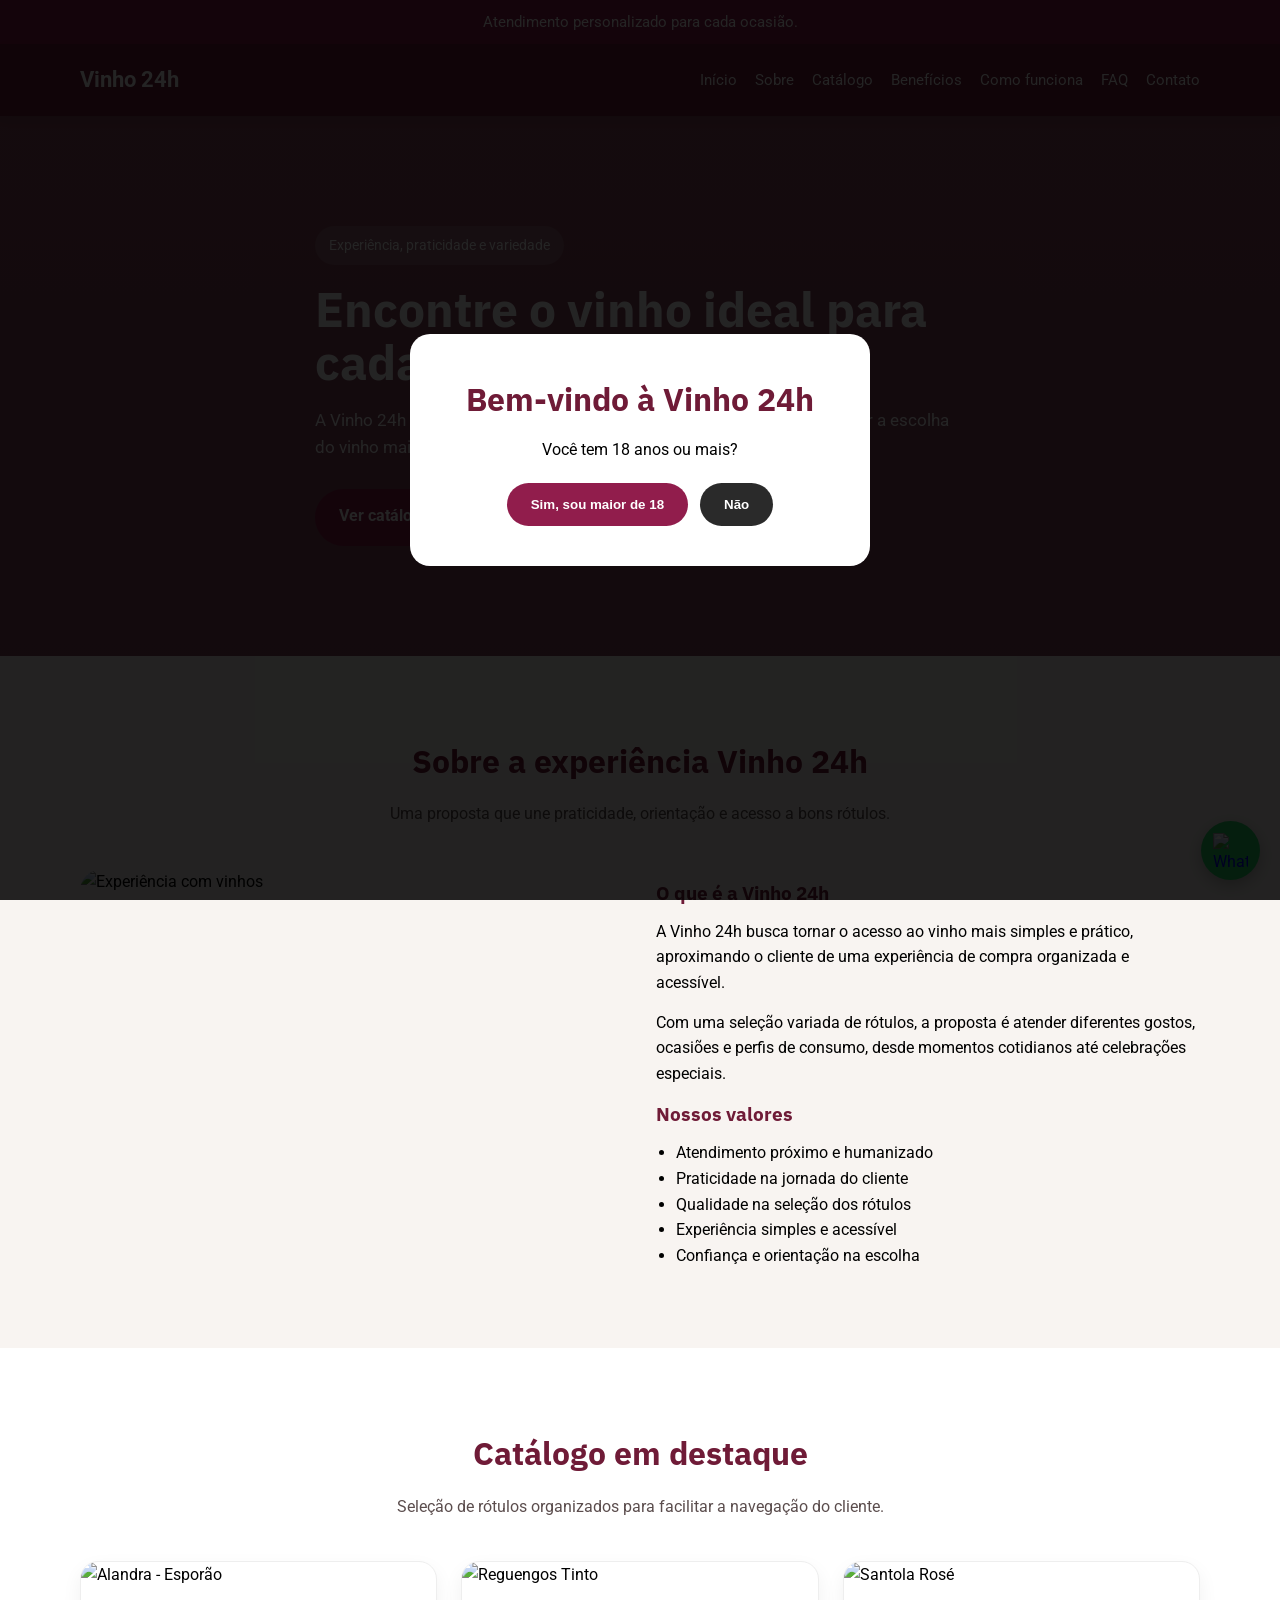
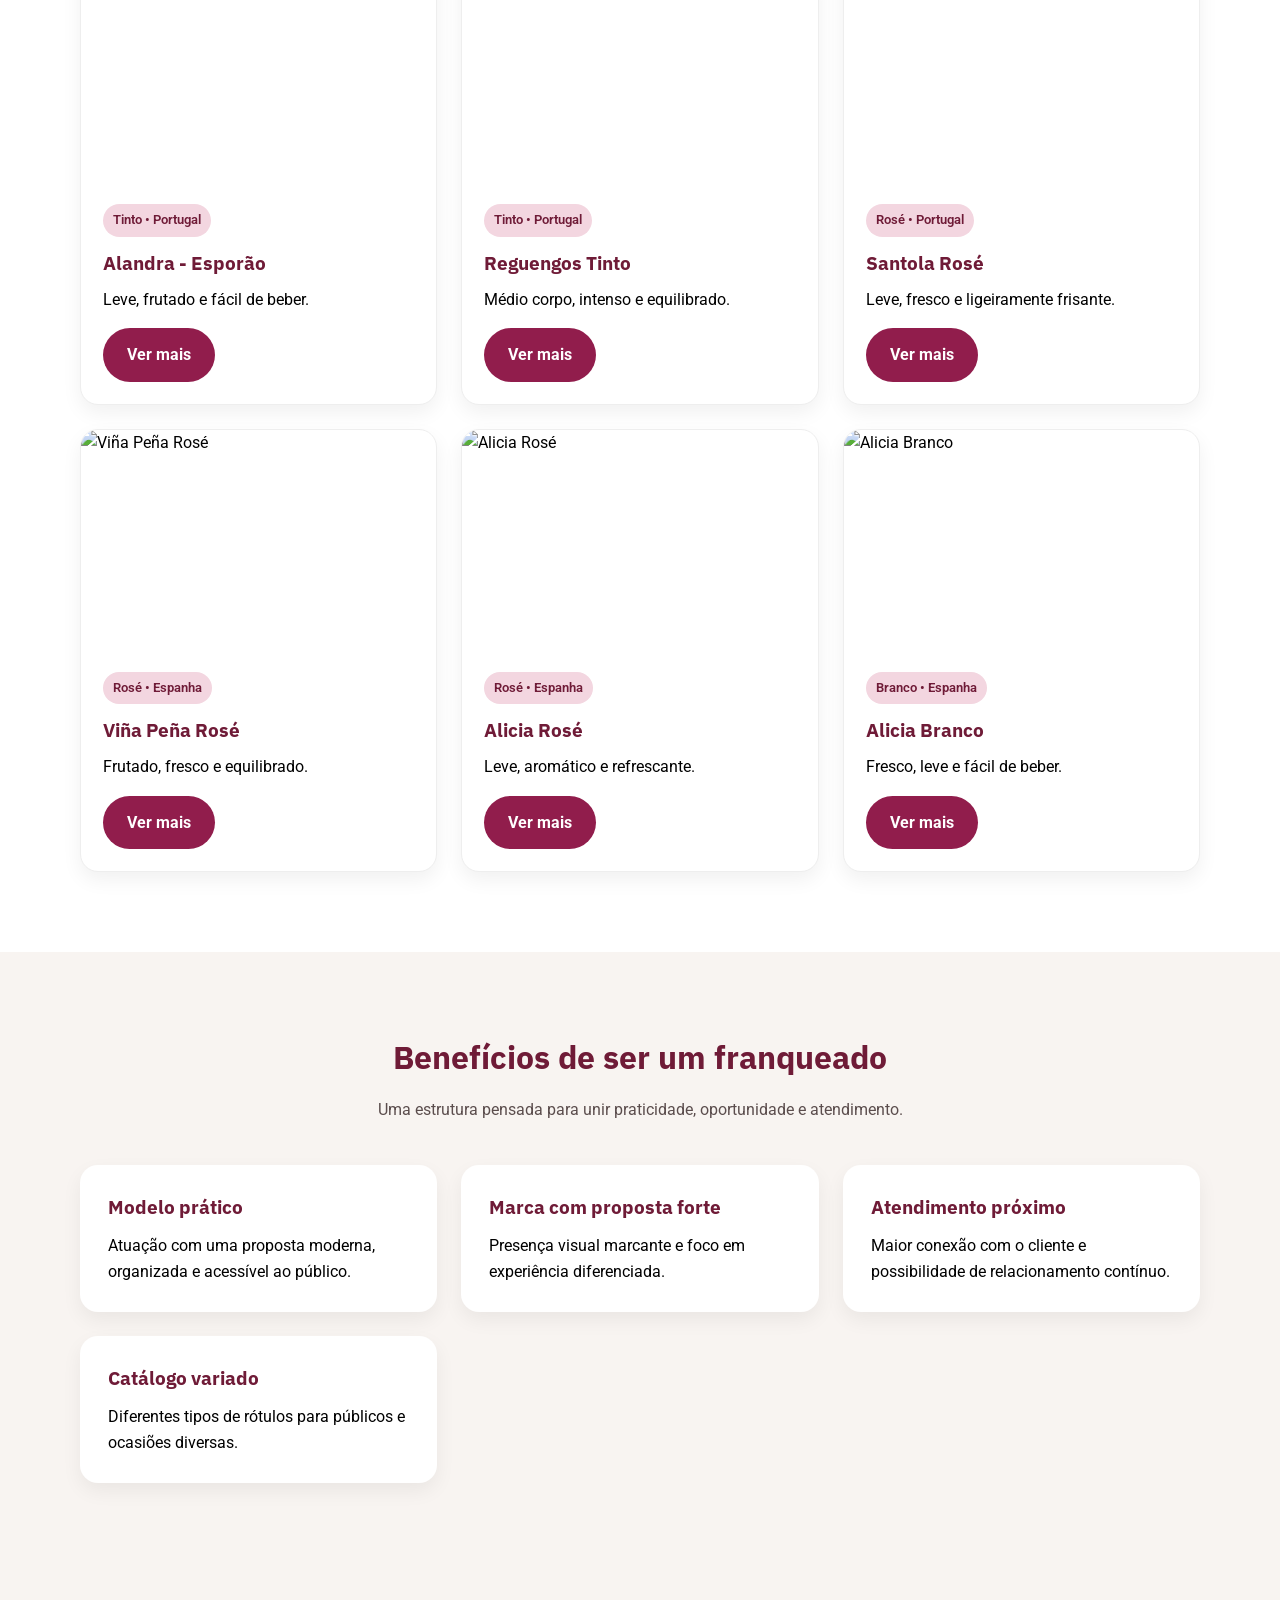
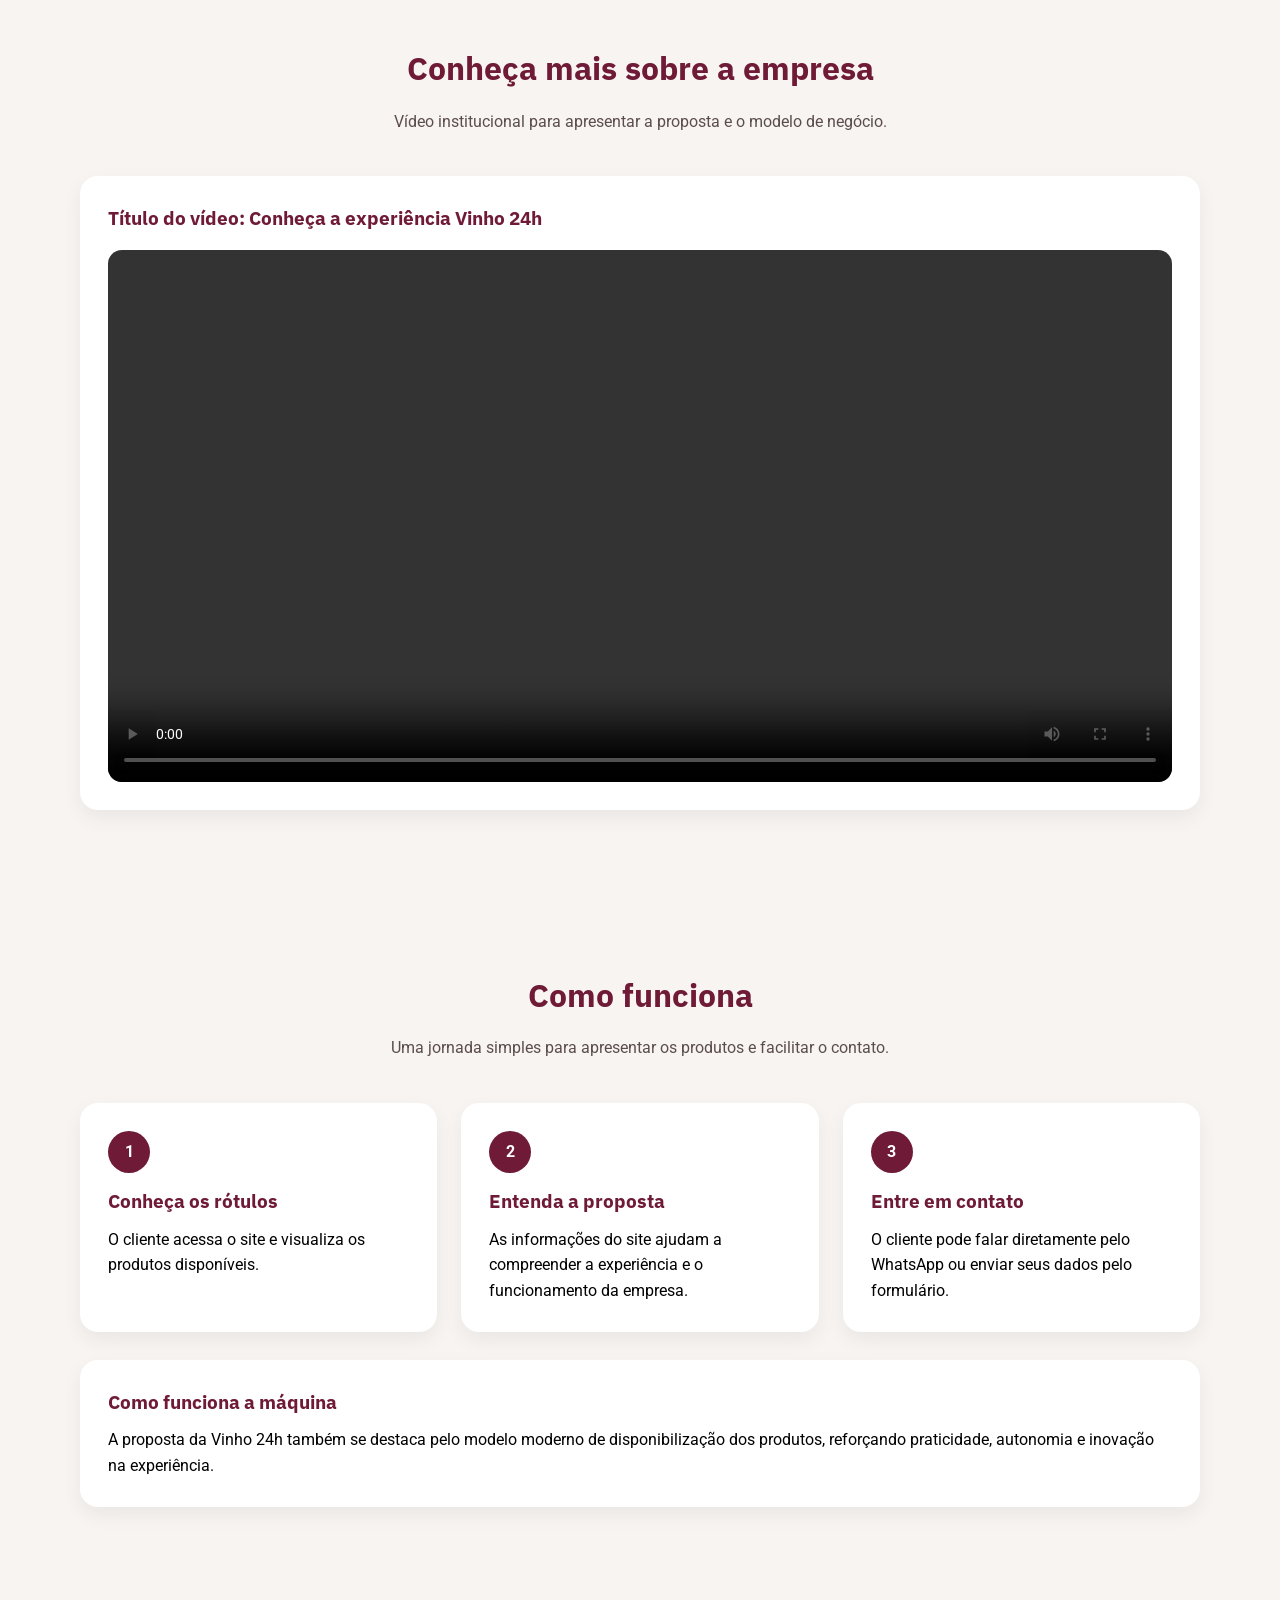
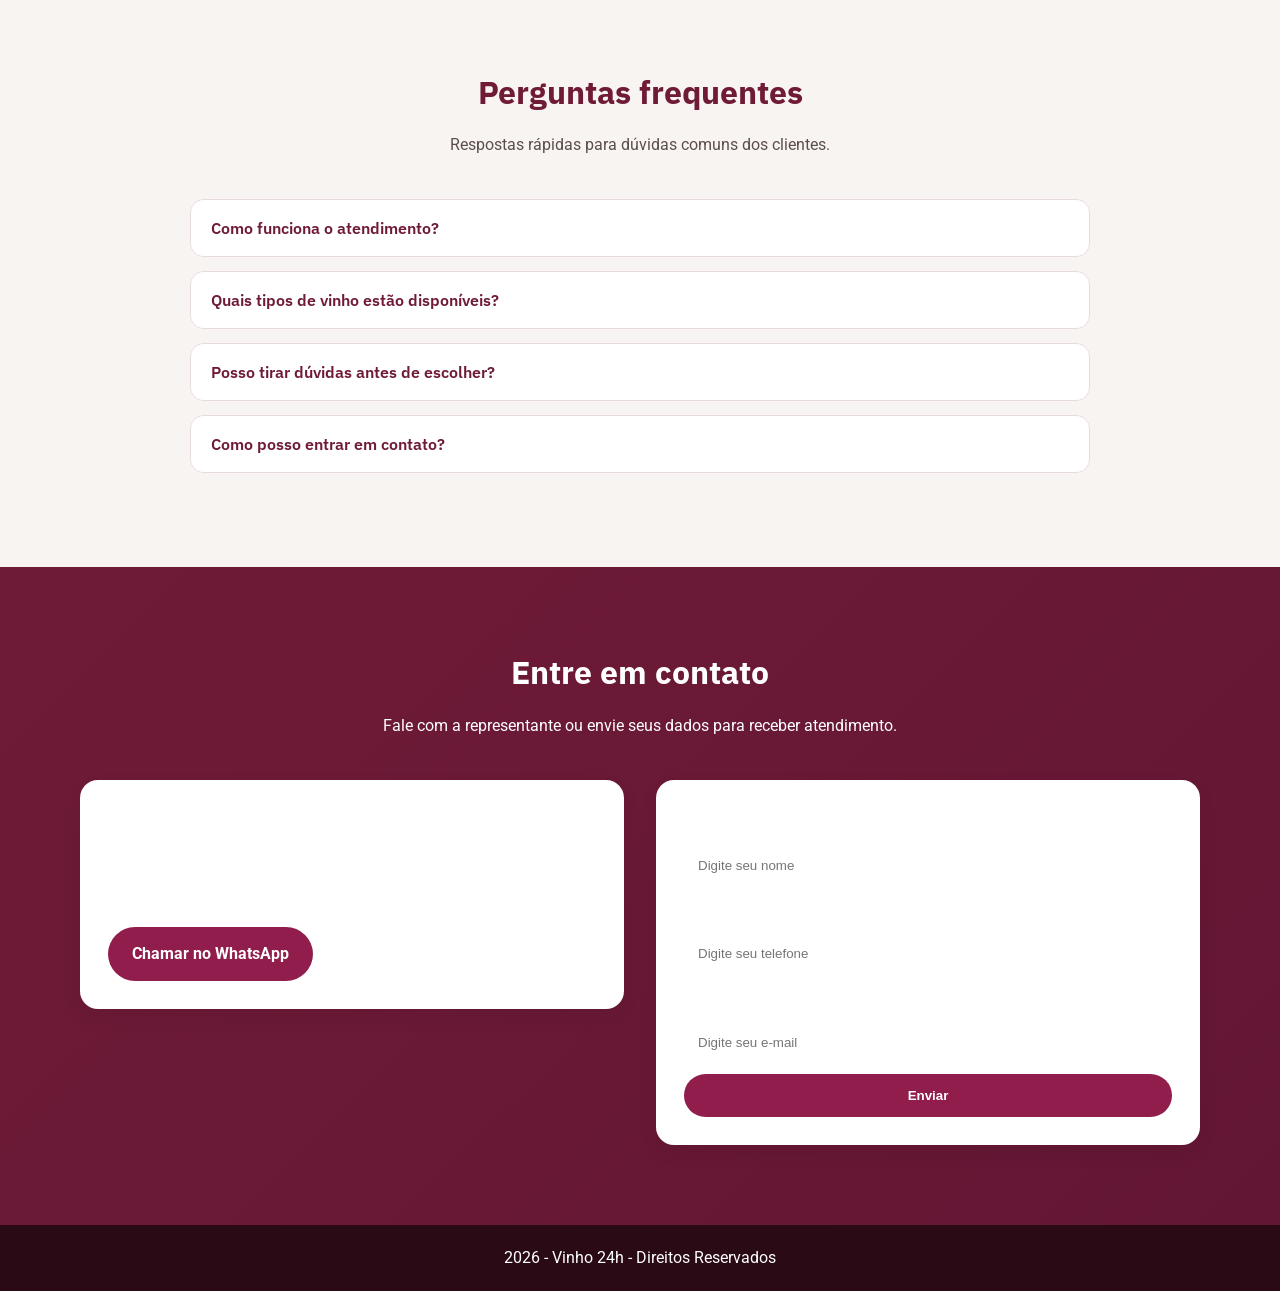
==== index.html @ 9d9bac93 "First Commit" ====
<!DOCTYPE html>
<html lang="pt-BR">
<head>
  <meta charset="UTF-8">
  <meta name="viewport" content="width=device-width, initial-scale=1.0">
  <title>Vinho 24h</title>
  <link rel="preconnect" href="https://fonts.googleapis.com">
  <link rel="preconnect" href="https://fonts.gstatic.com" crossorigin>
  <link href="https://fonts.googleapis.com/css2?family=IBM+Plex+Sans:wght@400;600;700&family=Roboto:wght@300;400;500;700&display=swap" rel="stylesheet">
  <link rel="stylesheet" href="style.css">
  
</head>
<body>

  <div id="ageGate" class="age-gate">
    <div class="age-box">
      <h1>Bem-vindo à Vinho 24h</h1>
      <p>Você tem 18 anos ou mais?</p>
      <div class="age-buttons">
        <button id="btnMaior" class="btn btn-primary">Sim, sou maior de 18</button>
        <button id="btnMenor" class="btn btn-secondary-dark">Não</button>
      </div>
    </div>
  </div>

  <div class="topbar">
    <p id="fraseTopo">Atendimento personalizado para cada ocasião.</p>
  </div>

  <header>
    <div class="container header-content">
      <div class="logo">Vinho 24h</div>

      <nav>
        <a href="#inicio">Início</a>
        <a href="#sobre">Sobre</a>
        <a href="#catalogo">Catálogo</a>
        <a href="#beneficios">Benefícios</a>
        <a href="#como-funciona">Como funciona</a>
        <a href="#faq">FAQ</a>
        <a href="#contato">Contato</a>
      </nav>
    </div>
  </header>

  <main>
    <section class="hero" id="inicio">
      <div class="container hero-content">
        <span class="hero-badge">Experiência, praticidade e variedade</span>
        <h1>Encontre o vinho ideal para cada momento</h1>
        <p>
          A Vinho 24h conecta praticidade e atendimento personalizado para tornar
          a escolha do vinho mais simples, agradável e acessível.
        </p>

        <div class="buttons">
          <a class="btn btn-primary" href="#catalogo">Ver catálogo</a>
          <a class="btn btn-secondary" href="#contato">Entrar em contato</a>
        </div>
      </div>
    </section>

    <section id="sobre">
      <div class="container">
        <h2 class="section-title">Sobre a experiência Vinho 24h</h2>
        <p class="section-subtitle">
          Uma proposta que une praticidade, orientação e acesso a bons rótulos.
        </p>

        <div class="about-grid">
          <div class="about-image">
            <img src="imagens/sobre.jpg" alt="Experiência com vinhos">
          </div>

          <div class="about-text">
            <h3>O que é a Vinho 24h</h3>
            <p>
              A Vinho 24h busca tornar o acesso ao vinho mais simples e prático,
              aproximando o cliente de uma experiência de compra organizada e acessível.
            </p>

            <p>
              Com uma seleção variada de rótulos, a proposta é atender diferentes gostos,
              ocasiões e perfis de consumo, desde momentos cotidianos até celebrações especiais.
            </p>

            <h3>Nossos valores</h3>
            <ul class="about-list">
              <li>Atendimento próximo e humanizado</li>
              <li>Praticidade na jornada do cliente</li>
              <li>Qualidade na seleção dos rótulos</li>
              <li>Experiência simples e acessível</li>
              <li>Confiança e orientação na escolha</li>
            </ul>
          </div>
        </div>
      </div>
    </section>

    <section class="catalog" id="catalogo">
      <div class="container">
        <h2 class="section-title">Catálogo em destaque</h2>
        <p class="section-subtitle">
          Seleção de rótulos organizados para facilitar a navegação do cliente.
        </p>

        <div class="catalog-grid">
          <article class="card">
            <img src="imagens/alandra.jpg" alt="Alandra - Esporão">
            <div class="card-content">
              <span class="tag">Tinto • Portugal</span>
              <h3>Alandra - Esporão</h3>
              <p>Leve, frutado e fácil de beber.</p>
              <a class="btn btn-primary" href="vinho.html">Ver mais</a>
            </div>
          </article>

          <article class="card">
            <img src="imagens/reguengos.jpg" alt="Reguengos Tinto">
            <div class="card-content">
              <span class="tag">Tinto • Portugal</span>
              <h3>Reguengos Tinto</h3>
              <p>Médio corpo, intenso e equilibrado.</p>
              <a class="btn btn-primary" href="vinho.html">Ver mais</a>
            </div>
          </article>

          <article class="card">
            <img src="imagens/santola-rose.jpg" alt="Santola Rosé">
            <div class="card-content">
              <span class="tag">Rosé • Portugal</span>
              <h3>Santola Rosé</h3>
              <p>Leve, fresco e ligeiramente frisante.</p>
              <a class="btn btn-primary" href="vinho.html">Ver mais</a>
            </div>
          </article>

          <article class="card">
            <img src="imagens/vina-pena-rose.jpg" alt="Viña Peña Rosé">
            <div class="card-content">
              <span class="tag">Rosé • Espanha</span>
              <h3>Viña Peña Rosé</h3>
              <p>Frutado, fresco e equilibrado.</p>
              <a class="btn btn-primary" href="vinho.html">Ver mais</a>
            </div>
          </article>

          <article class="card">
            <img src="imagens/alicia-rose.jpg" alt="Alicia Rosé">
            <div class="card-content">
              <span class="tag">Rosé • Espanha</span>
              <h3>Alicia Rosé</h3>
              <p>Leve, aromático e refrescante.</p>
              <a class="btn btn-primary" href="vinho.html">Ver mais</a>
            </div>
          </article>

          <article class="card">
            <img src="imagens/alicia-branco.jpg" alt="Alicia Branco">
            <div class="card-content">
              <span class="tag">Branco • Espanha</span>
              <h3>Alicia Branco</h3>
              <p>Fresco, leve e fácil de beber.</p>
              <a class="btn btn-primary" href="vinho.html">Ver mais</a>
            </div>
          </article>
        </div>
      </div>
    </section>

    <section id="beneficios">
      <div class="container">
        <h2 class="section-title">Benefícios de ser um franqueado</h2>
        <p class="section-subtitle">
          Uma estrutura pensada para unir praticidade, oportunidade e atendimento.
        </p>

        <div class="benefits-grid">
          <div class="benefit">
            <h3>Modelo prático</h3>
            <p>Atuação com uma proposta moderna, organizada e acessível ao público.</p>
          </div>

          <div class="benefit">
            <h3>Marca com proposta forte</h3>
            <p>Presença visual marcante e foco em experiência diferenciada.</p>
          </div>

          <div class="benefit">
            <h3>Atendimento próximo</h3>
            <p>Maior conexão com o cliente e possibilidade de relacionamento contínuo.</p>
          </div>

          <div class="benefit">
            <h3>Catálogo variado</h3>
            <p>Diferentes tipos de rótulos para públicos e ocasiões diversas.</p>
          </div>
        </div>
      </div>
    </section>

    <section id="video">
      <div class="container">
        <h2 class="section-title">Conheça mais sobre a empresa</h2>
        <p class="section-subtitle">
          Vídeo institucional para apresentar a proposta e o modelo de negócio.
        </p>

        <div class="video-box">
          <h3>Título do vídeo: Conheça a experiência Vinho 24h</h3>
          <video controls>
            <source src="videos/video-vinho24h.mp4" type="video/mp4">
            Seu navegador não suporta vídeo.
          </video>
        </div>
      </div>
    </section>

    <section id="como-funciona">
      <div class="container">
        <h2 class="section-title">Como funciona</h2>
        <p class="section-subtitle">
          Uma jornada simples para apresentar os produtos e facilitar o contato.
        </p>

        <div class="steps-grid">
          <div class="step">
            <div class="step-number">1</div>
            <h3>Conheça os rótulos</h3>
            <p>O cliente acessa o site e visualiza os produtos disponíveis.</p>
          </div>

          <div class="step">
            <div class="step-number">2</div>
            <h3>Entenda a proposta</h3>
            <p>As informações do site ajudam a compreender a experiência e o funcionamento da empresa.</p>
          </div>

          <div class="step">
            <div class="step-number">3</div>
            <h3>Entre em contato</h3>
            <p>O cliente pode falar diretamente pelo WhatsApp ou enviar seus dados pelo formulário.</p>
          </div>
        </div>

        <div class="machine-box">
          <h3>Como funciona a máquina</h3>
          <p>
            A proposta da Vinho 24h também se destaca pelo modelo moderno de disponibilização
            dos produtos, reforçando praticidade, autonomia e inovação na experiência.
          </p>
        </div>
      </div>
    </section>

    <section id="faq">
      <div class="container">
        <h2 class="section-title">Perguntas frequentes</h2>
        <p class="section-subtitle">
          Respostas rápidas para dúvidas comuns dos clientes.
        </p>

        <div class="faq-list">
          <div class="faq-item">
            <button class="faq-question">Como funciona o atendimento?</button>
            <div class="faq-answer">
              <p>O cliente pode entrar em contato diretamente pelo site para receber orientação e atendimento personalizado.</p>
            </div>
          </div>

          <div class="faq-item">
            <button class="faq-question">Quais tipos de vinho estão disponíveis?</button>
            <div class="faq-answer">
              <p>O catálogo conta com opções de tintos, rosés, brancos e espumantes, com rótulos de diferentes países.</p>
            </div>
          </div>

          <div class="faq-item">
            <button class="faq-question">Posso tirar dúvidas antes de escolher?</button>
            <div class="faq-answer">
              <p>Sim. O atendimento foi pensado justamente para orientar o cliente na escolha do vinho ideal.</p>
            </div>
          </div>

          <div class="faq-item">
            <button class="faq-question">Como posso entrar em contato?</button>
            <div class="faq-answer">
              <p>Você pode entrar em contato pelo WhatsApp ou preencher o formulário disponível na seção de contato.</p>
            </div>
          </div>
        </div>
      </div>
    </section>

    <section id="contato" class="contact">
      <div class="container">
        <h2 class="section-title">Entre em contato</h2>
        <p class="section-subtitle">
          Fale com a representante ou envie seus dados para receber atendimento.
        </p>

        <div class="contact-grid">
          <div class="contact-info">
            <div class="contact-box">
              <p><strong>WhatsApp:</strong> (11) 99999-9999</p>
              <p><strong>Instagram:</strong> @vinho24h</p>
              <p><strong>Atendimento:</strong> São Caetano do Sul e região</p>

              <div class="buttons contact-buttons">
                <a class="btn btn-primary" href="https://wa.me/5511999999999" target="_blank">Chamar no WhatsApp</a>
              </div>
            </div>
          </div>

          <div class="contact-form-box">
            <form class="contact-form">
              <label for="nome">Nome</label>
              <input type="text" id="nome" name="nome" placeholder="Digite seu nome">

              <label for="telefone">Telefone</label>
              <input type="text" id="telefone" name="telefone" placeholder="Digite seu telefone">

              <label for="email">E-mail</label>
              <input type="email" id="email" name="email" placeholder="Digite seu e-mail">

              <button type="submit" class="btn btn-primary">Enviar</button>
            </form>
          </div>
        </div>
      </div>
    </section>
  </main>

  <footer>
    <p>2026 - Vinho 24h - Direitos Reservados</p>
  </footer>

  <a href="https://wa.me/message/636OYUI5HBCPG1?src=qr" class="whatsapp-float" target="_blank">
    <img src="https://cdn-icons-png.flaticon.com/512/220/220236.png" alt="WhatsApp">
  </a>

  <script src="script.js"></script>
</body>
</html>
---- style.css ----
:root {
  --cor-principal: #911D4C;
  --cor-secundaria: #6F1B37;
  --cor-hover: #631634;
  --cor-branco: #FFFFFF;
  --cor-cinza: #DDDDDD;
  --cor-preto: #000000;
  --cor-fundo: #f8f4f1;
}

* {
  margin: 0;
  padding: 0;
  box-sizing: border-box;
  scroll-behavior: smooth;
}

body {
  font-family: 'Roboto', sans-serif;
  background: var(--cor-fundo);
  color: var(--cor-preto);
  line-height: 1.6;
}

h1, h2, h3 {
  font-family: 'IBM Plex Sans', sans-serif;
}

img, video {
  max-width: 100%;
  display: block;
}

.container {
  width: min(1120px, 90%);
  margin: 0 auto;
}

.topbar {
  background: var(--cor-principal);
  color: var(--cor-branco);
  text-align: center;
  padding: 10px 16px;
  font-size: 0.95rem;
}

header {
  background: var(--cor-secundaria);
  position: sticky;
  top: 0;
  z-index: 900;
  box-shadow: 0 2px 10px rgba(0, 0, 0, 0.12);
}

.header-content {
  display: flex;
  align-items: center;
  justify-content: space-between;
  padding: 18px 0;
  gap: 24px;
}

.logo {
  color: var(--cor-branco);
  font-size: 1.4rem;
  font-weight: 700;
}

nav {
  display: flex;
  gap: 18px;
  flex-wrap: wrap;
}

nav a {
  color: var(--cor-branco);
  text-decoration: none;
  font-size: 0.95rem;
}

nav a:hover {
  color: var(--cor-cinza);
}

.hero {
  background: linear-gradient(rgba(111, 27, 55, 0.78), rgba(99, 22, 52, 0.78)),
    url("imagens/banner.jpg") center/cover;
  color: var(--cor-branco);
  padding: 110px 0;
}

.hero-content {
  max-width: 650px;
}

.hero-badge {
  display: inline-block;
  margin-bottom: 18px;
  padding: 8px 14px;
  border-radius: 999px;
  background: rgba(255, 255, 255, 0.14);
  font-size: 0.9rem;
}

.hero h1 {
  font-size: 3rem;
  margin-bottom: 18px;
  line-height: 1.1;
}

.hero p {
  margin-bottom: 28px;
  font-size: 1.05rem;
}

.buttons {
  display: flex;
  gap: 14px;
  flex-wrap: wrap;
}

.btn {
  display: inline-block;
  padding: 14px 24px;
  border-radius: 999px;
  text-decoration: none;
  border: none;
  cursor: pointer;
  font-weight: 700;
  transition: 0.3s;
}

.btn-primary {
  background: var(--cor-principal);
  color: var(--cor-branco);
}

.btn-primary:hover {
  background: var(--cor-hover);
}

.btn-secondary {
  border: 2px solid var(--cor-branco);
  color: var(--cor-branco);
  background: transparent;
}

.btn-secondary:hover {
  background: var(--cor-branco);
  color: var(--cor-secundaria);
}

.btn-secondary-dark {
  background: #2a2a2a;
  color: var(--cor-branco);
}

section {
  padding: 80px 0;
}

.section-title {
  text-align: center;
  color: var(--cor-secundaria);
  font-size: 2rem;
  margin-bottom: 14px;
}

.section-subtitle {
  text-align: center;
  color: #5b4d4d;
  max-width: 720px;
  margin: 0 auto 42px;
}

.about-grid,
.contact-grid {
  display: grid;
  grid-template-columns: 1fr 1fr;
  gap: 32px;
  align-items: start;
}

.about-image {
  border-radius: 22px;
  overflow: hidden;
  min-height: 380px;
}

.about-image img {
  width: 100%;
  height: 100%;
  object-fit: cover;
}

.about-text h3 {
  color: var(--cor-secundaria);
  margin-bottom: 10px;
  margin-top: 10px;
}

.about-text p {
  margin-bottom: 14px;
}

.about-list {
  padding-left: 20px;
}

.catalog {
  background: var(--cor-branco);
}

.catalog-grid,
.benefits-grid,
.steps-grid {
  display: grid;
  grid-template-columns: repeat(3, 1fr);
  gap: 24px;
}

.card,
.benefit,
.step,
.contact-box,
.contact-form-box,
.video-box,
.machine-box {
  background: var(--cor-branco);
  border-radius: 18px;
  box-shadow: 0 8px 20px rgba(0, 0, 0, 0.06);
}

.card {
  overflow: hidden;
  border: 1px solid #eee;
}

.card img {
  width: 100%;
  height: 220px;
  object-fit: cover;
}

.card-content {
  padding: 22px;
}

.tag {
  display: inline-block;
  margin-bottom: 12px;
  padding: 6px 10px;
  border-radius: 999px;
  background: #f3d6e0;
  color: var(--cor-secundaria);
  font-size: 0.8rem;
  font-weight: 600;
}

.card h3 {
  color: var(--cor-secundaria);
  margin-bottom: 8px;
}

.card p {
  margin-bottom: 16px;
}

.benefit,
.step,
.video-box,
.machine-box,
.contact-box,
.contact-form-box {
  padding: 28px;
}

.benefit h3,
.step h3,
.video-box h3,
.machine-box h3 {
  color: var(--cor-secundaria);
  margin-bottom: 10px;
}

.step-number {
  width: 42px;
  height: 42px;
  border-radius: 50%;
  background: var(--cor-secundaria);
  color: var(--cor-branco);
  display: grid;
  place-items: center;
  font-weight: 700;
  margin-bottom: 14px;
}

.video-box video {
  width: 100%;
  border-radius: 14px;
  margin-top: 16px;
}

.machine-box {
  margin-top: 28px;
}

.faq-list {
  max-width: 900px;
  margin: 0 auto;
}

.faq-item {
  margin-bottom: 14px;
  border-radius: 14px;
  overflow: hidden;
  border: 1px solid #e6d9df;
  background: var(--cor-branco);
}

.faq-question {
  width: 100%;
  text-align: left;
  padding: 18px 20px;
  background: var(--cor-branco);
  color: var(--cor-secundaria);
  border: none;
  font-family: 'IBM Plex Sans', sans-serif;
  font-size: 1rem;
  font-weight: 600;
  cursor: pointer;
}

.faq-answer {
  display: none;
  padding: 0 20px 18px;
  color: #4f3d3d;
}

.contact {
  background: linear-gradient(135deg, var(--cor-secundaria), var(--cor-hover));
  color: var(--cor-branco);
}

.contact .section-title,
.contact .section-subtitle {
  color: var(--cor-branco);
}

.contact-box p {
  margin-bottom: 12px;
}

.contact-form {
  display: flex;
  flex-direction: column;
  gap: 12px;
}

.contact-form label {
  font-weight: 700;
}

.contact-form input {
  padding: 12px 14px;
  border: none;
  border-radius: 10px;
  outline: none;
}

.contact-buttons {
  margin-top: 18px;
}

footer {
  background: #2a0a15;
  color: var(--cor-branco);
  text-align: center;
  padding: 20px 16px;
}

.whatsapp-float {
  position: fixed;
  right: 20px;
  bottom: 20px;
  background: #25D366;
  border-radius: 50%;
  padding: 12px;
  box-shadow: 0 5px 15px rgba(0, 0, 0, 0.25);
  z-index: 1000;
}

.whatsapp-float img {
  width: 35px;
  height: 35px;
}

.whatsapp-float:hover {
  transform: scale(1.08);
}

.age-gate {
  position: fixed;
  inset: 0;
  background: rgba(0, 0, 0, 0.86);
  display: flex;
  align-items: center;
  justify-content: center;
  z-index: 2000;
}

.age-box {
  background: var(--cor-branco);
  padding: 40px 30px;
  border-radius: 20px;
  text-align: center;
  max-width: 460px;
  width: 90%;
}

.age-box h1 {
  color: var(--cor-secundaria);
  margin-bottom: 12px;
}

.age-box p {
  margin-bottom: 20px;
}

.age-buttons {
  display: flex;
  gap: 12px;
  justify-content: center;
  flex-wrap: wrap;
}

.hidden {
  display: none;
}

@media (max-width: 900px) {
  .catalog-grid,
  .benefits-grid,
  .steps-grid,
  .about-grid,
  .contact-grid {
    grid-template-columns: 1fr 1fr;
  }

  .hero h1 {
    font-size: 2.4rem;
  }
}

@media (max-width: 640px) {
  .header-content {
    flex-direction: column;
    align-items: flex-start;
  }

  .catalog-grid,
  .benefits-grid,
  .steps-grid,
  .about-grid,
  .contact-grid {
    grid-template-columns: 1fr;
  }

  .hero {
    padding: 90px 0;
  }

  .hero h1 {
    font-size: 2rem;
  }

  section {
    padding: 64px 0;
  }
}
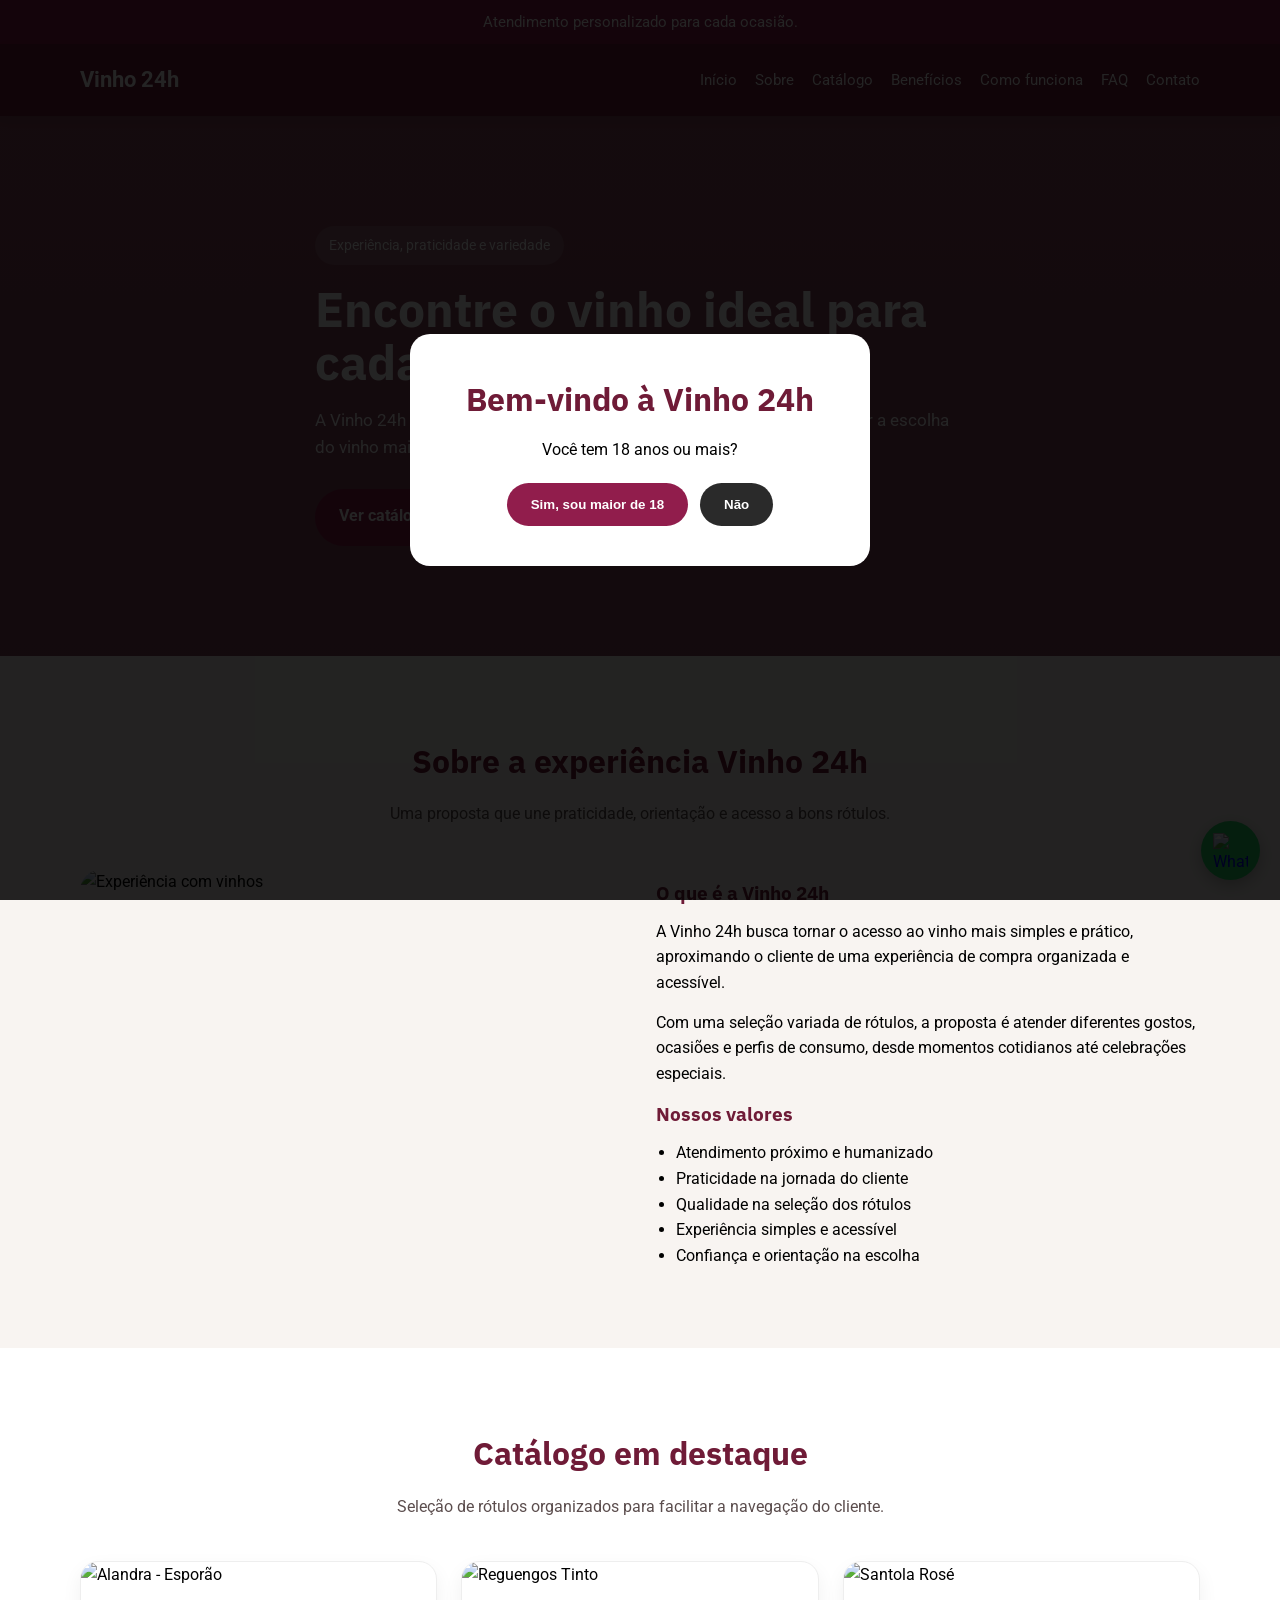
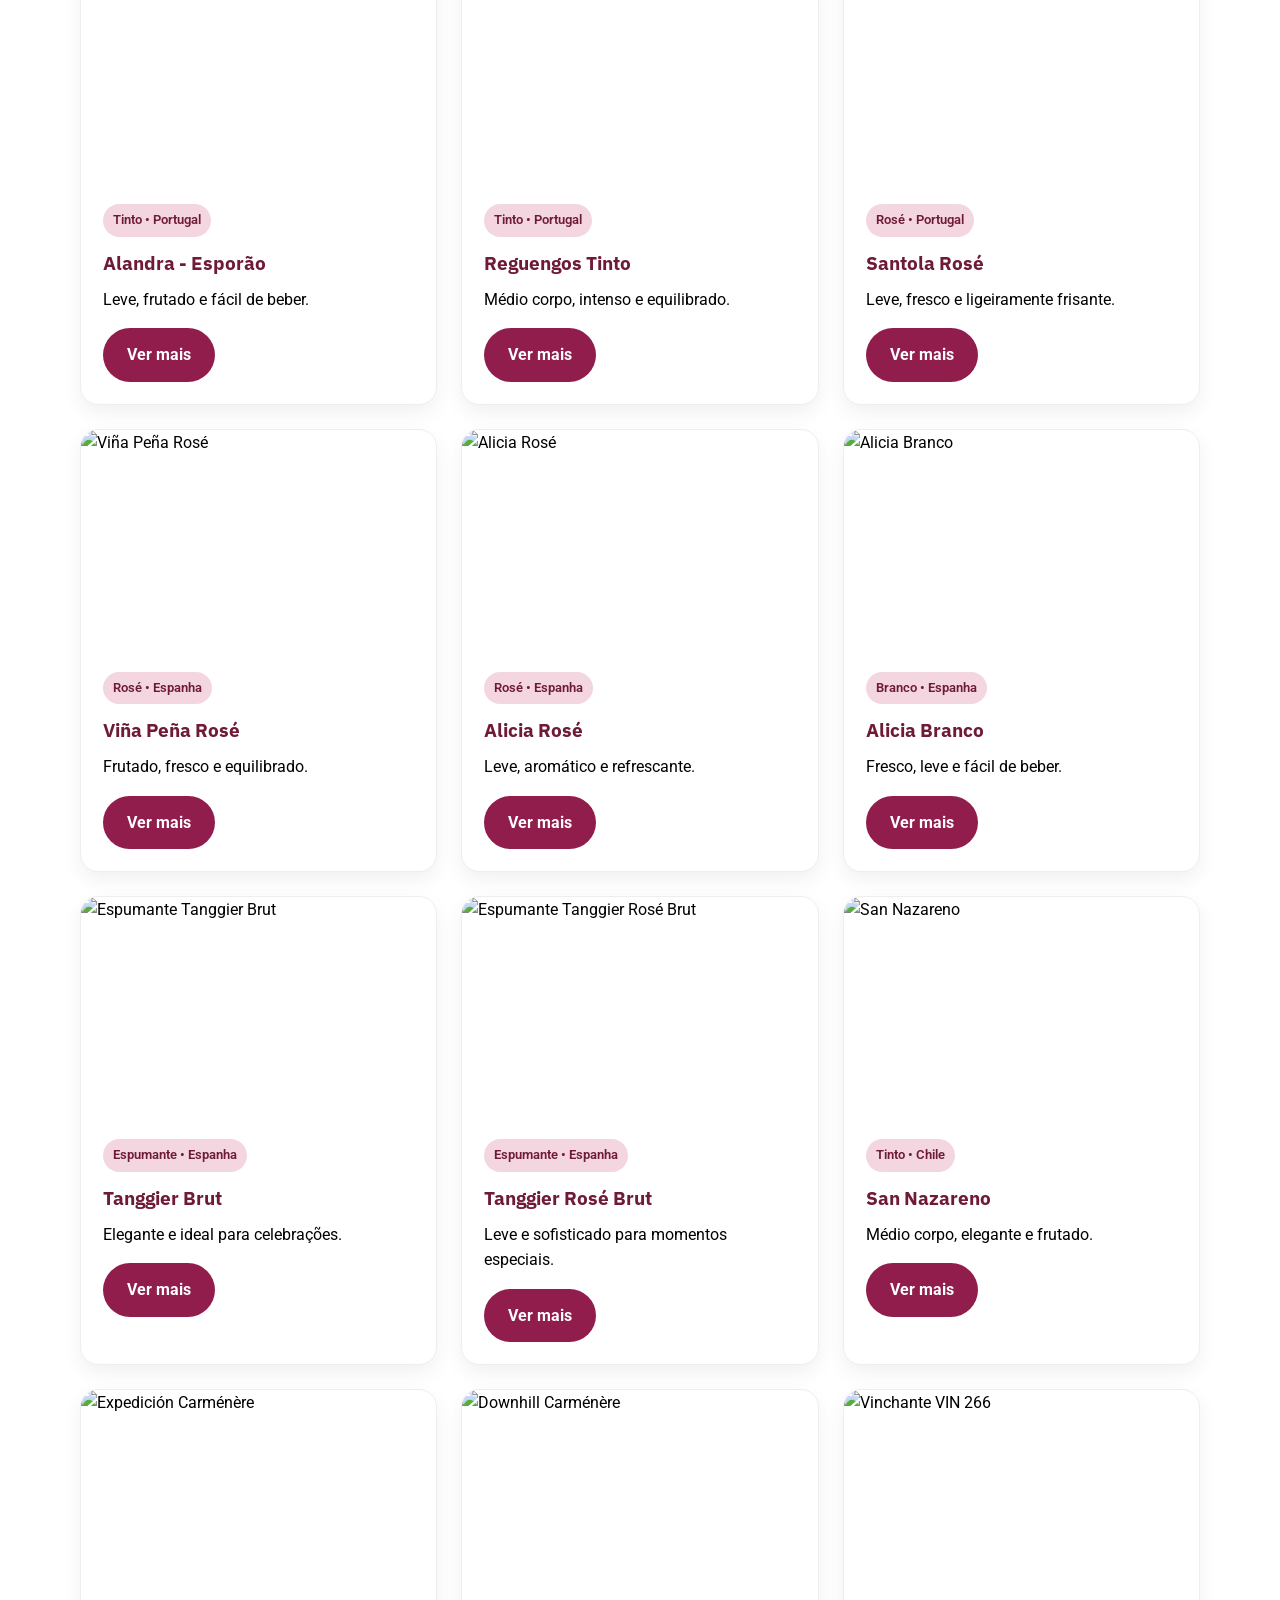
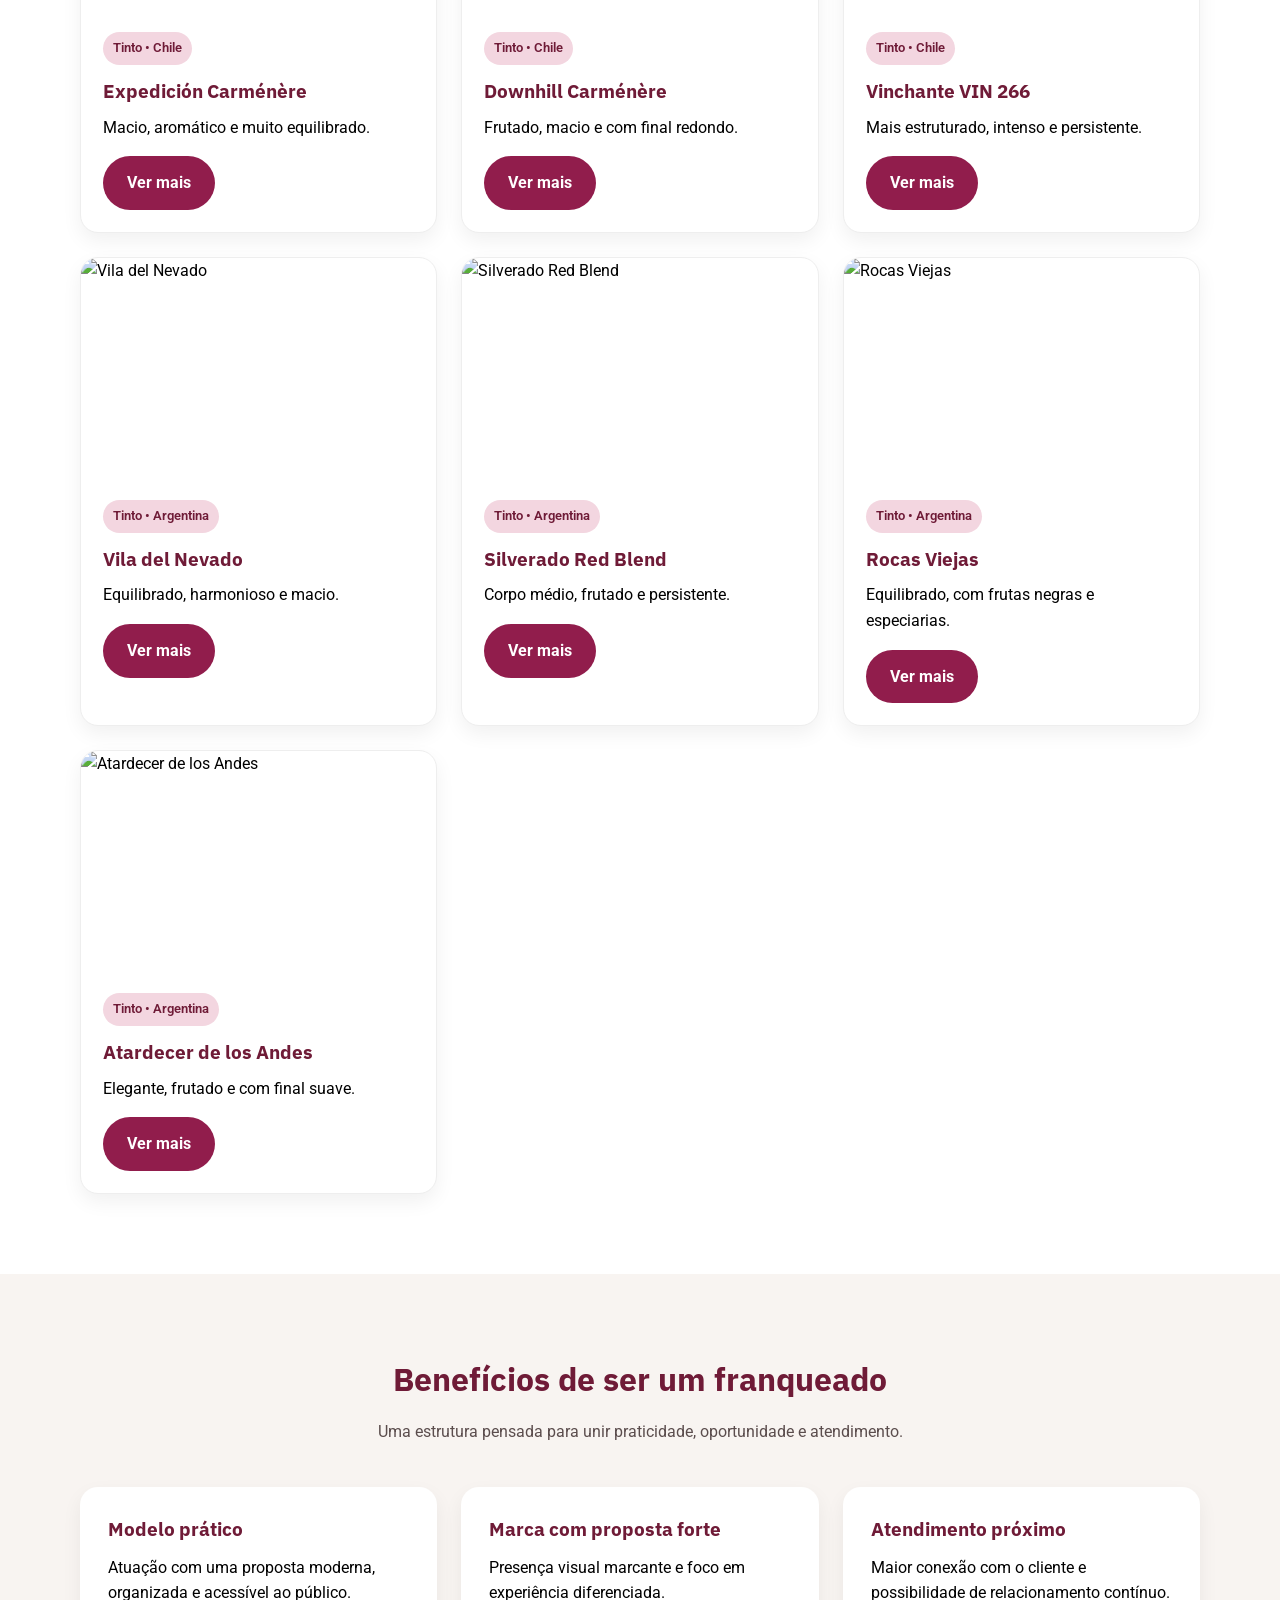
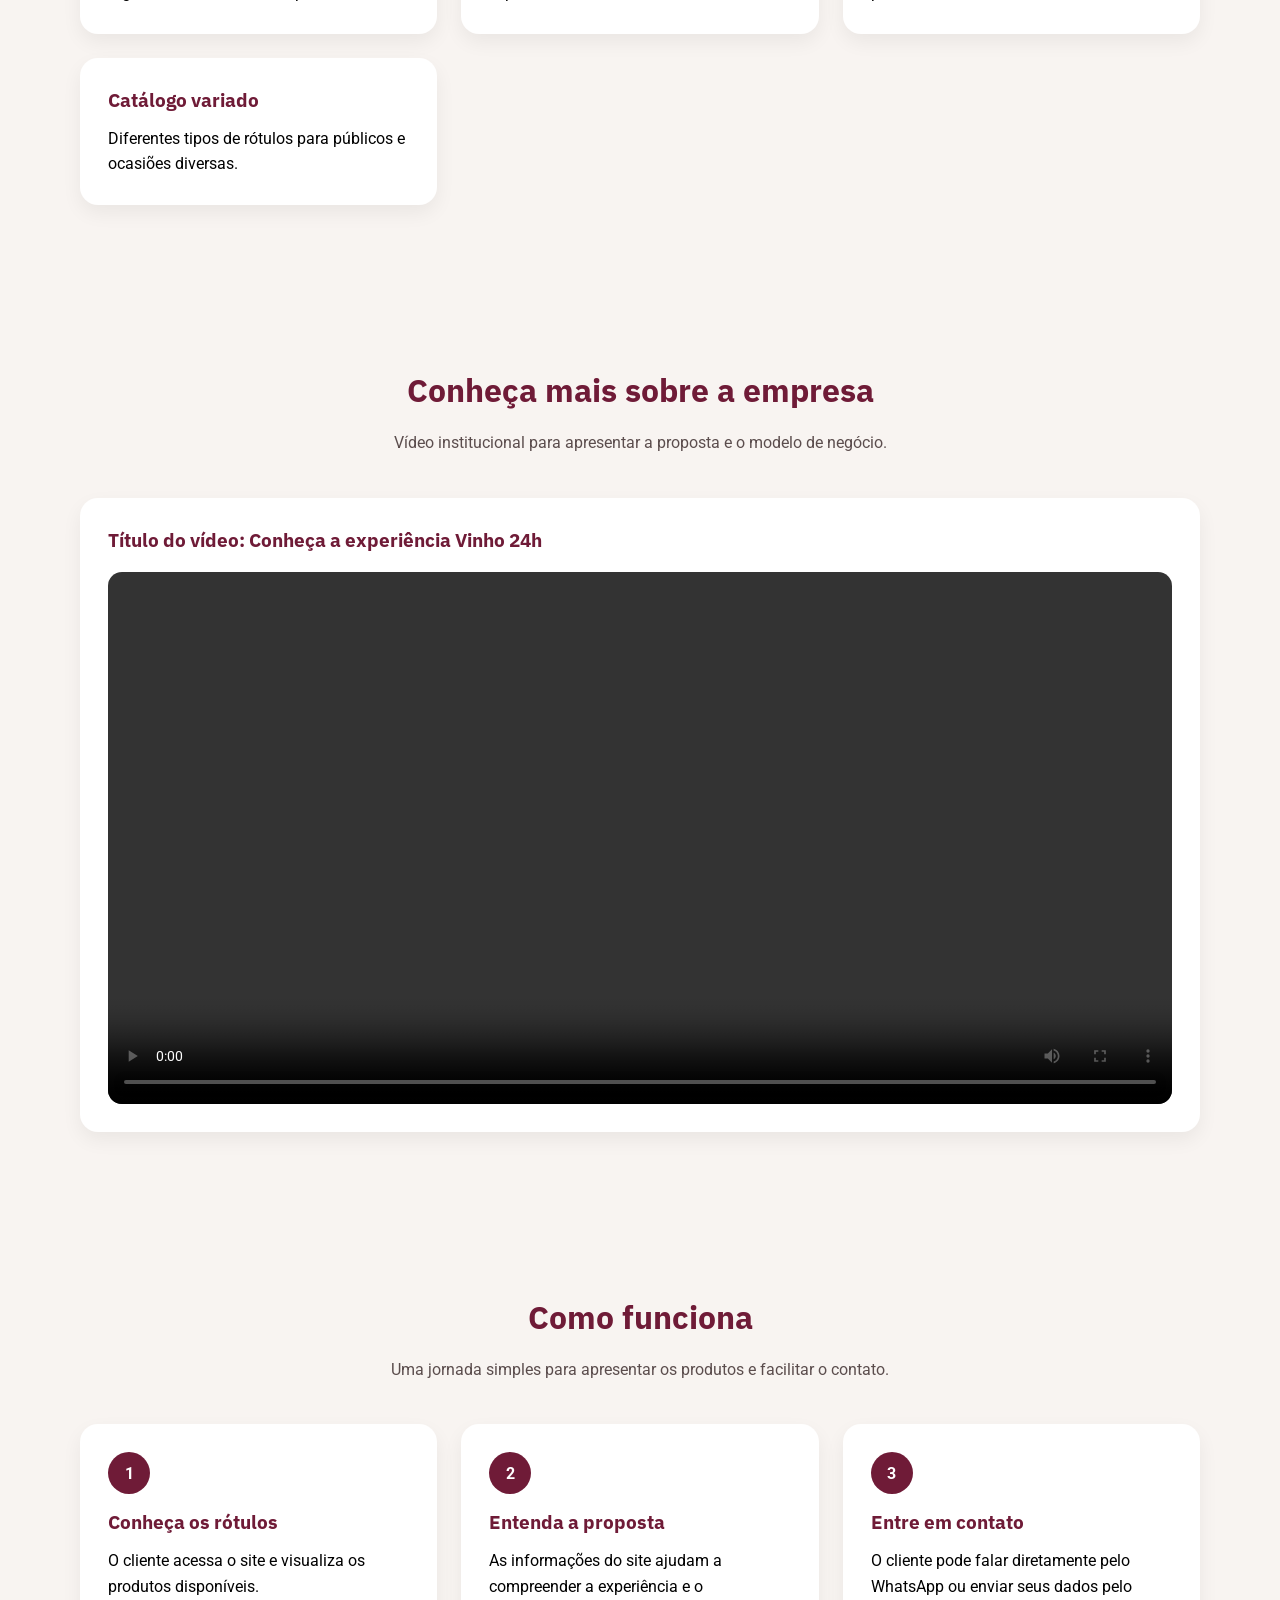
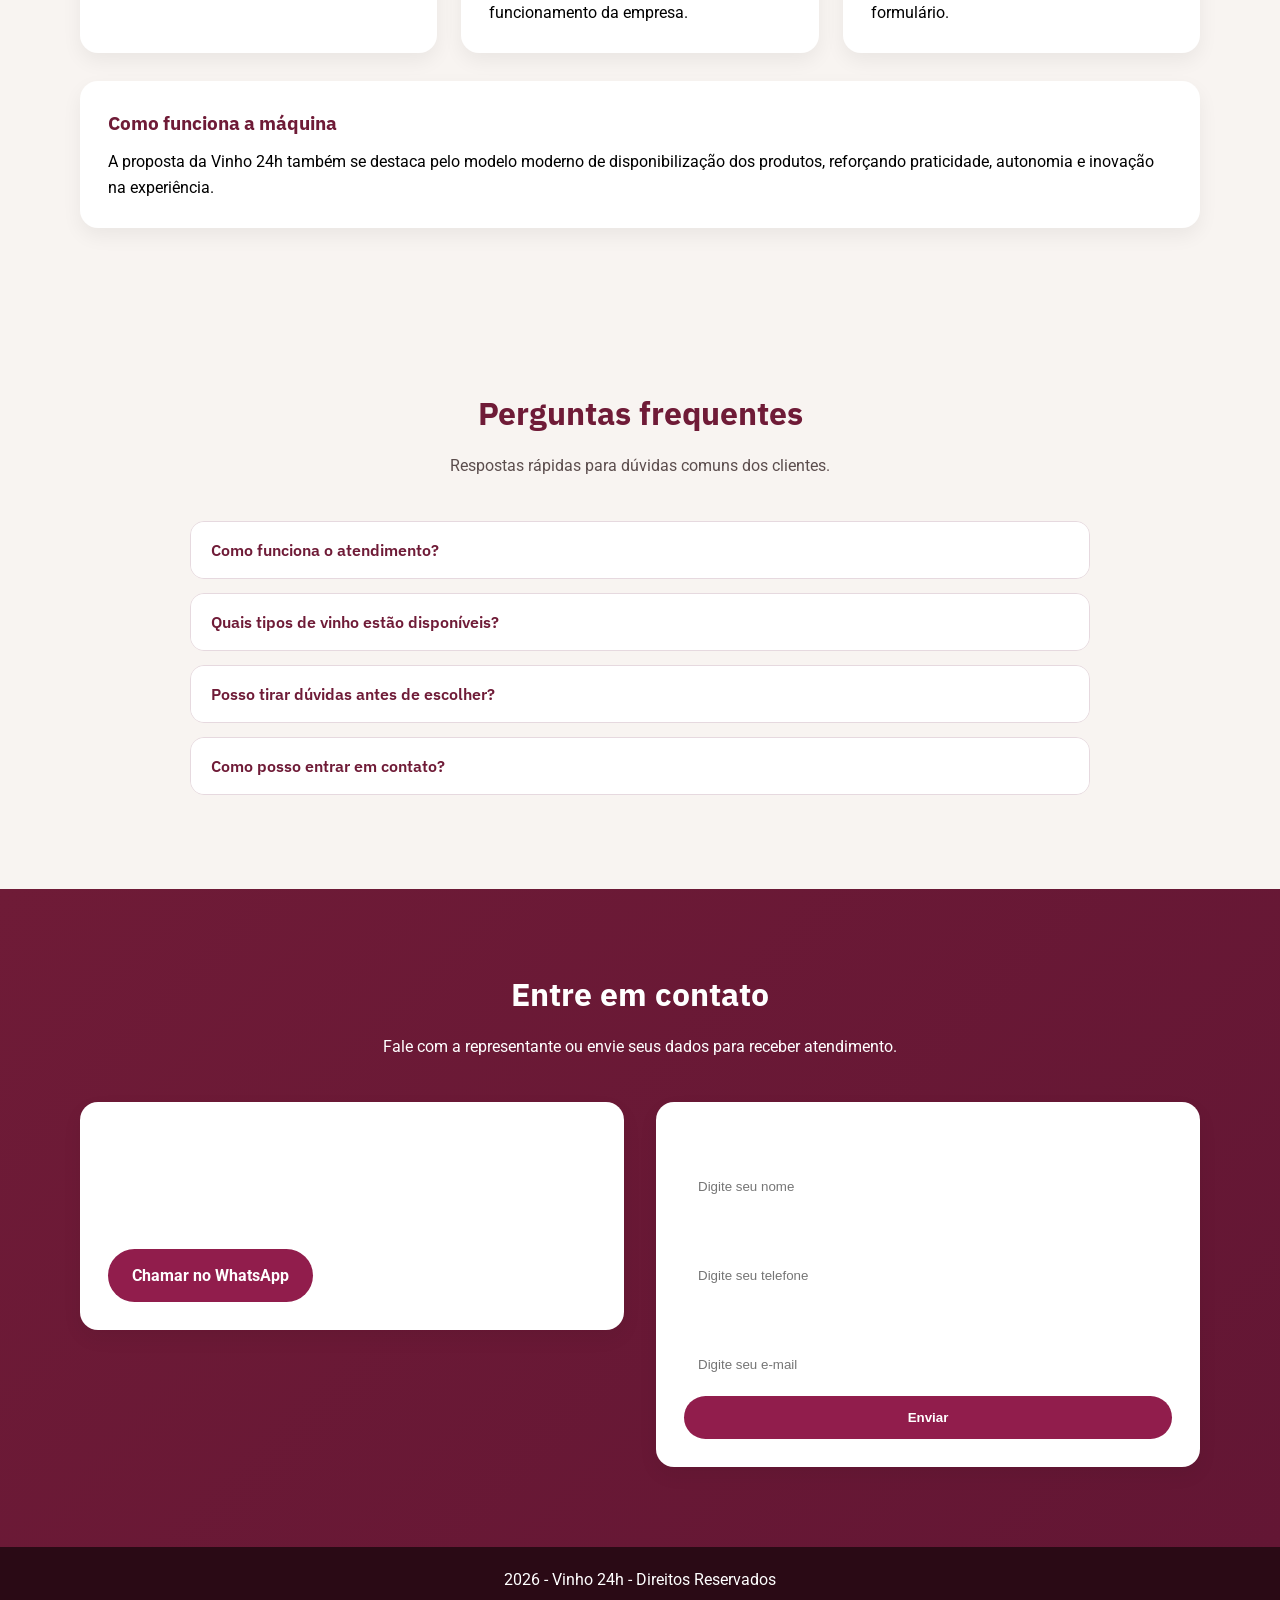
==== commit 93b241c5: "Second Commit" ====
--- a/index.html
+++ b/index.html
@@ -97,76 +97,176 @@
       </div>
     </section>
 
-    <section class="catalog" id="catalogo">
-      <div class="container">
-        <h2 class="section-title">Catálogo em destaque</h2>
-        <p class="section-subtitle">
-          Seleção de rótulos organizados para facilitar a navegação do cliente.
-        </p>
-
-        <div class="catalog-grid">
-          <article class="card">
-            <img src="imagens/alandra.jpg" alt="Alandra - Esporão">
-            <div class="card-content">
-              <span class="tag">Tinto • Portugal</span>
-              <h3>Alandra - Esporão</h3>
-              <p>Leve, frutado e fácil de beber.</p>
-              <a class="btn btn-primary" href="vinho.html">Ver mais</a>
-            </div>
-          </article>
-
-          <article class="card">
-            <img src="imagens/reguengos.jpg" alt="Reguengos Tinto">
-            <div class="card-content">
-              <span class="tag">Tinto • Portugal</span>
-              <h3>Reguengos Tinto</h3>
-              <p>Médio corpo, intenso e equilibrado.</p>
-              <a class="btn btn-primary" href="vinho.html">Ver mais</a>
-            </div>
-          </article>
-
-          <article class="card">
-            <img src="imagens/santola-rose.jpg" alt="Santola Rosé">
-            <div class="card-content">
-              <span class="tag">Rosé • Portugal</span>
-              <h3>Santola Rosé</h3>
-              <p>Leve, fresco e ligeiramente frisante.</p>
-              <a class="btn btn-primary" href="vinho.html">Ver mais</a>
-            </div>
-          </article>
-
-          <article class="card">
-            <img src="imagens/vina-pena-rose.jpg" alt="Viña Peña Rosé">
-            <div class="card-content">
-              <span class="tag">Rosé • Espanha</span>
-              <h3>Viña Peña Rosé</h3>
-              <p>Frutado, fresco e equilibrado.</p>
-              <a class="btn btn-primary" href="vinho.html">Ver mais</a>
-            </div>
-          </article>
-
-          <article class="card">
-            <img src="imagens/alicia-rose.jpg" alt="Alicia Rosé">
-            <div class="card-content">
-              <span class="tag">Rosé • Espanha</span>
-              <h3>Alicia Rosé</h3>
-              <p>Leve, aromático e refrescante.</p>
-              <a class="btn btn-primary" href="vinho.html">Ver mais</a>
-            </div>
-          </article>
-
-          <article class="card">
-            <img src="imagens/alicia-branco.jpg" alt="Alicia Branco">
-            <div class="card-content">
-              <span class="tag">Branco • Espanha</span>
-              <h3>Alicia Branco</h3>
-              <p>Fresco, leve e fácil de beber.</p>
-              <a class="btn btn-primary" href="vinho.html">Ver mais</a>
-            </div>
-          </article>
-        </div>
-      </div>
-    </section>
+   <section class="catalog" id="catalogo">
+  <div class="container">
+    <h2 class="section-title">Catálogo em destaque</h2>
+    <p class="section-subtitle">
+      Seleção de rótulos organizados para facilitar a navegação do cliente.
+    </p>
+
+    <div class="catalog-grid">
+      <article class="card">
+        <img src="imagens/alandra.jpg" alt="Alandra - Esporão">
+        <div class="card-content">
+          <span class="tag">Tinto • Portugal</span>
+          <h3>Alandra - Esporão</h3>
+          <p>Leve, frutado e fácil de beber.</p>
+          <a class="btn btn-primary" href="vinho.html?vinho=alandra">Ver mais</a>
+        </div>
+      </article>
+
+      <article class="card">
+        <img src="imagens/reguengos.jpg" alt="Reguengos Tinto">
+        <div class="card-content">
+          <span class="tag">Tinto • Portugal</span>
+          <h3>Reguengos Tinto</h3>
+          <p>Médio corpo, intenso e equilibrado.</p>
+          <a class="btn btn-primary" href="vinho.html?vinho=reguengos">Ver mais</a>
+        </div>
+      </article>
+
+      <article class="card">
+        <img src="imagens/santola-rose.jpg" alt="Santola Rosé">
+        <div class="card-content">
+          <span class="tag">Rosé • Portugal</span>
+          <h3>Santola Rosé</h3>
+          <p>Leve, fresco e ligeiramente frisante.</p>
+          <a class="btn btn-primary" href="vinho.html?vinho=santola">Ver mais</a>
+        </div>
+      </article>
+
+      <article class="card">
+        <img src="imagens/vina-pena-rose.jpg" alt="Viña Peña Rosé">
+        <div class="card-content">
+          <span class="tag">Rosé • Espanha</span>
+          <h3>Viña Peña Rosé</h3>
+          <p>Frutado, fresco e equilibrado.</p>
+          <a class="btn btn-primary" href="vinho.html?vinho=vina-pena">Ver mais</a>
+        </div>
+      </article>
+
+      <article class="card">
+        <img src="imagens/alicia-rose.jpg" alt="Alicia Rosé">
+        <div class="card-content">
+          <span class="tag">Rosé • Espanha</span>
+          <h3>Alicia Rosé</h3>
+          <p>Leve, aromático e refrescante.</p>
+          <a class="btn btn-primary" href="vinho.html?vinho=alicia-rose">Ver mais</a>
+        </div>
+      </article>
+
+      <article class="card">
+        <img src="imagens/alicia-branco.jpg" alt="Alicia Branco">
+        <div class="card-content">
+          <span class="tag">Branco • Espanha</span>
+          <h3>Alicia Branco</h3>
+          <p>Fresco, leve e fácil de beber.</p>
+          <a class="btn btn-primary" href="vinho.html?vinho=alicia-branco">Ver mais</a>
+        </div>
+      </article>
+
+      <article class="card">
+        <img src="imagens/tanggier-brut.jpg" alt="Espumante Tanggier Brut">
+        <div class="card-content">
+          <span class="tag">Espumante • Espanha</span>
+          <h3>Tanggier Brut</h3>
+          <p>Elegante e ideal para celebrações.</p>
+          <a class="btn btn-primary" href="vinho.html?vinho=tanggier-brut">Ver mais</a>
+        </div>
+      </article>
+
+      <article class="card">
+        <img src="imagens/tanggier-rose-brut.jpg" alt="Espumante Tanggier Rosé Brut">
+        <div class="card-content">
+          <span class="tag">Espumante • Espanha</span>
+          <h3>Tanggier Rosé Brut</h3>
+          <p>Leve e sofisticado para momentos especiais.</p>
+          <a class="btn btn-primary" href="vinho.html?vinho=tanggier-rose">Ver mais</a>
+        </div>
+      </article>
+
+      <article class="card">
+        <img src="imagens/san-nazareno.jpg" alt="San Nazareno">
+        <div class="card-content">
+          <span class="tag">Tinto • Chile</span>
+          <h3>San Nazareno</h3>
+          <p>Médio corpo, elegante e frutado.</p>
+          <a class="btn btn-primary" href="vinho.html?vinho=san-nazareno">Ver mais</a>
+        </div>
+      </article>
+
+      <article class="card">
+        <img src="imagens/expedicion.jpg" alt="Expedición Carménère">
+        <div class="card-content">
+          <span class="tag">Tinto • Chile</span>
+          <h3>Expedición Carménère</h3>
+          <p>Macio, aromático e muito equilibrado.</p>
+          <a class="btn btn-primary" href="vinho.html?vinho=expedicion">Ver mais</a>
+        </div>
+      </article>
+
+      <article class="card">
+        <img src="imagens/downhill.jpg" alt="Downhill Carménère">
+        <div class="card-content">
+          <span class="tag">Tinto • Chile</span>
+          <h3>Downhill Carménère</h3>
+          <p>Frutado, macio e com final redondo.</p>
+          <a class="btn btn-primary" href="vinho.html?vinho=downhill">Ver mais</a>
+        </div>
+      </article>
+
+      <article class="card">
+        <img src="imagens/vinchante.jpg" alt="Vinchante VIN 266">
+        <div class="card-content">
+          <span class="tag">Tinto • Chile</span>
+          <h3>Vinchante VIN 266</h3>
+          <p>Mais estruturado, intenso e persistente.</p>
+          <a class="btn btn-primary" href="vinho.html?vinho=vinchante">Ver mais</a>
+        </div>
+      </article>
+
+      <article class="card">
+        <img src="imagens/vila-del-nevado.jpg" alt="Vila del Nevado">
+        <div class="card-content">
+          <span class="tag">Tinto • Argentina</span>
+          <h3>Vila del Nevado</h3>
+          <p>Equilibrado, harmonioso e macio.</p>
+          <a class="btn btn-primary" href="vinho.html?vinho=vila-del-nevado">Ver mais</a>
+        </div>
+      </article>
+
+      <article class="card">
+        <img src="imagens/silverado.jpg" alt="Silverado Red Blend">
+        <div class="card-content">
+          <span class="tag">Tinto • Argentina</span>
+          <h3>Silverado Red Blend</h3>
+          <p>Corpo médio, frutado e persistente.</p>
+          <a class="btn btn-primary" href="vinho.html?vinho=silverado">Ver mais</a>
+        </div>
+      </article>
+
+      <article class="card">
+        <img src="imagens/rocas-viejas.jpg" alt="Rocas Viejas">
+        <div class="card-content">
+          <span class="tag">Tinto • Argentina</span>
+          <h3>Rocas Viejas</h3>
+          <p>Equilibrado, com frutas negras e especiarias.</p>
+          <a class="btn btn-primary" href="vinho.html?vinho=rocas-viejas">Ver mais</a>
+        </div>
+      </article>
+
+      <article class="card">
+        <img src="imagens/los-andes.jpg" alt="Atardecer de los Andes">
+        <div class="card-content">
+          <span class="tag">Tinto • Argentina</span>
+          <h3>Atardecer de los Andes</h3>
+          <p>Elegante, frutado e com final suave.</p>
+          <a class="btn btn-primary" href="vinho.html?vinho=los-andes">Ver mais</a>
+        </div>
+      </article>
+    </div>
+  </div>
+</section>
 
     <section id="beneficios">
       <div class="container">
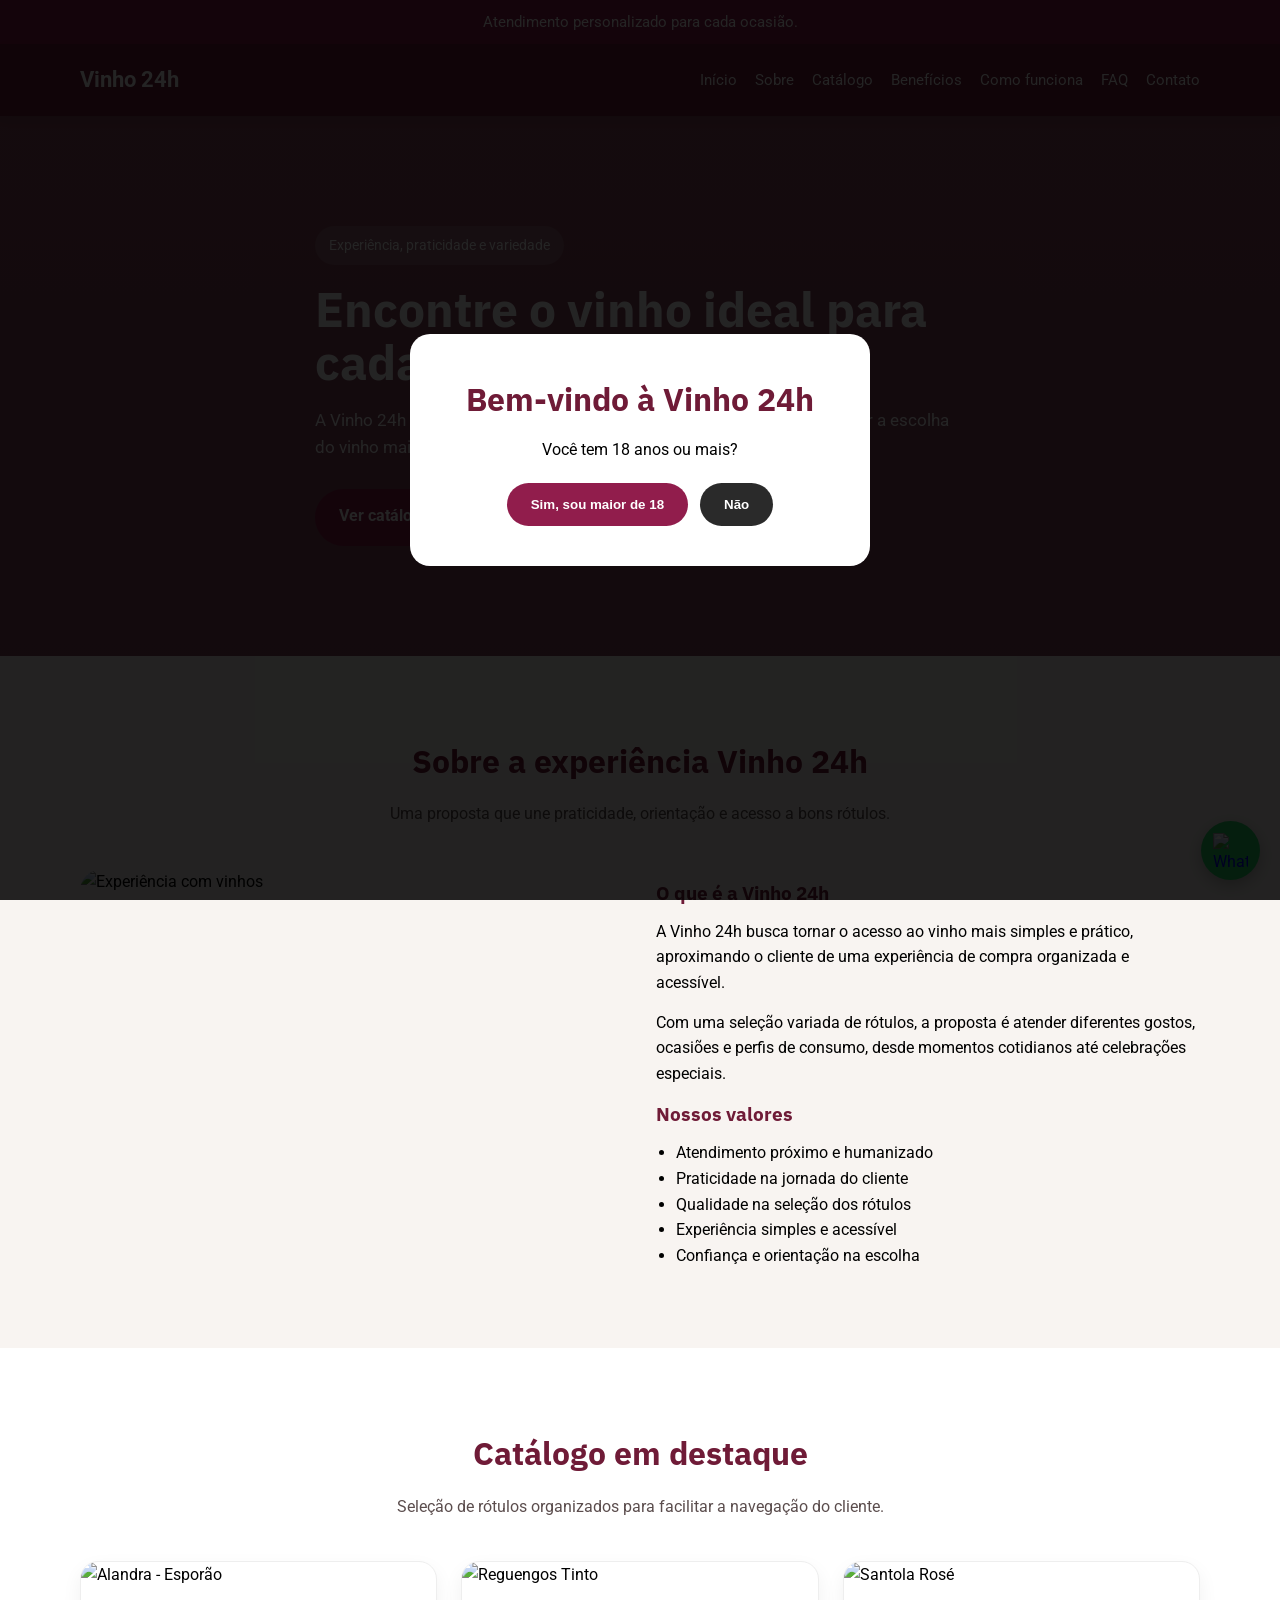
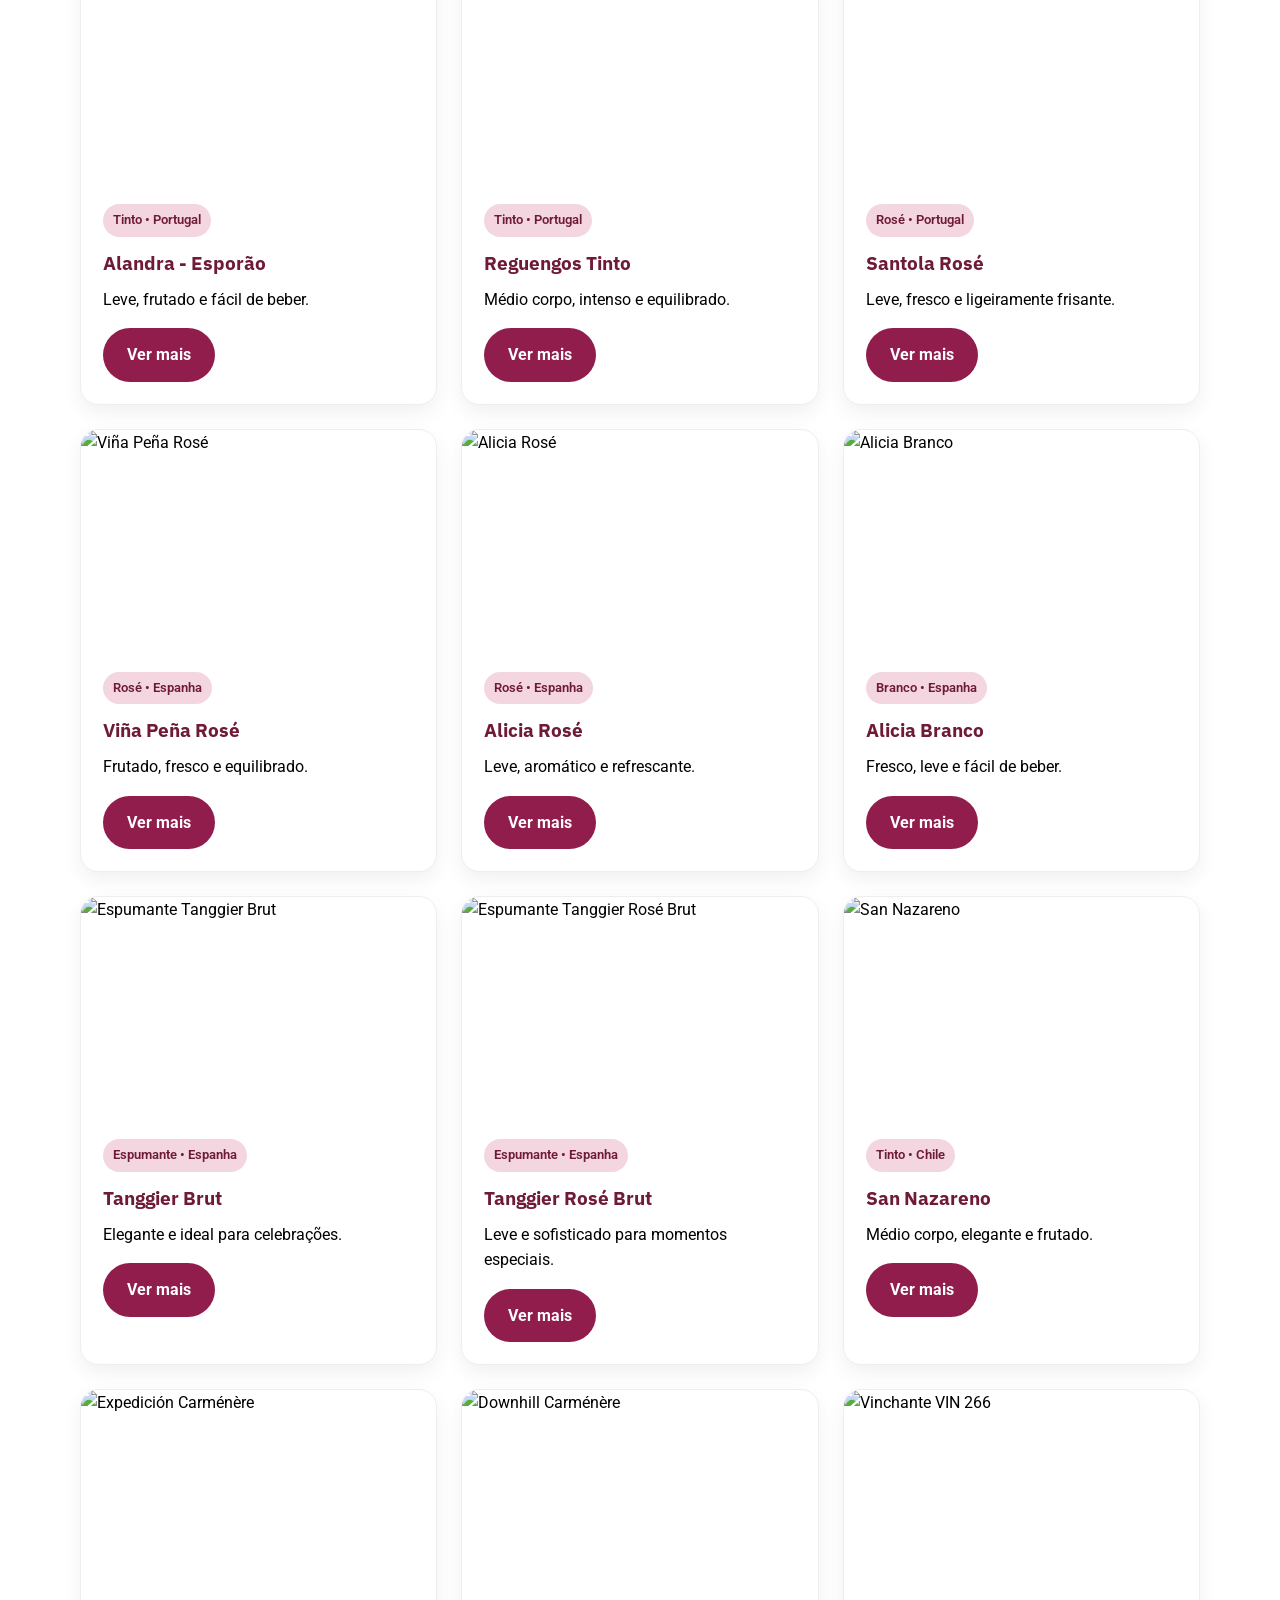
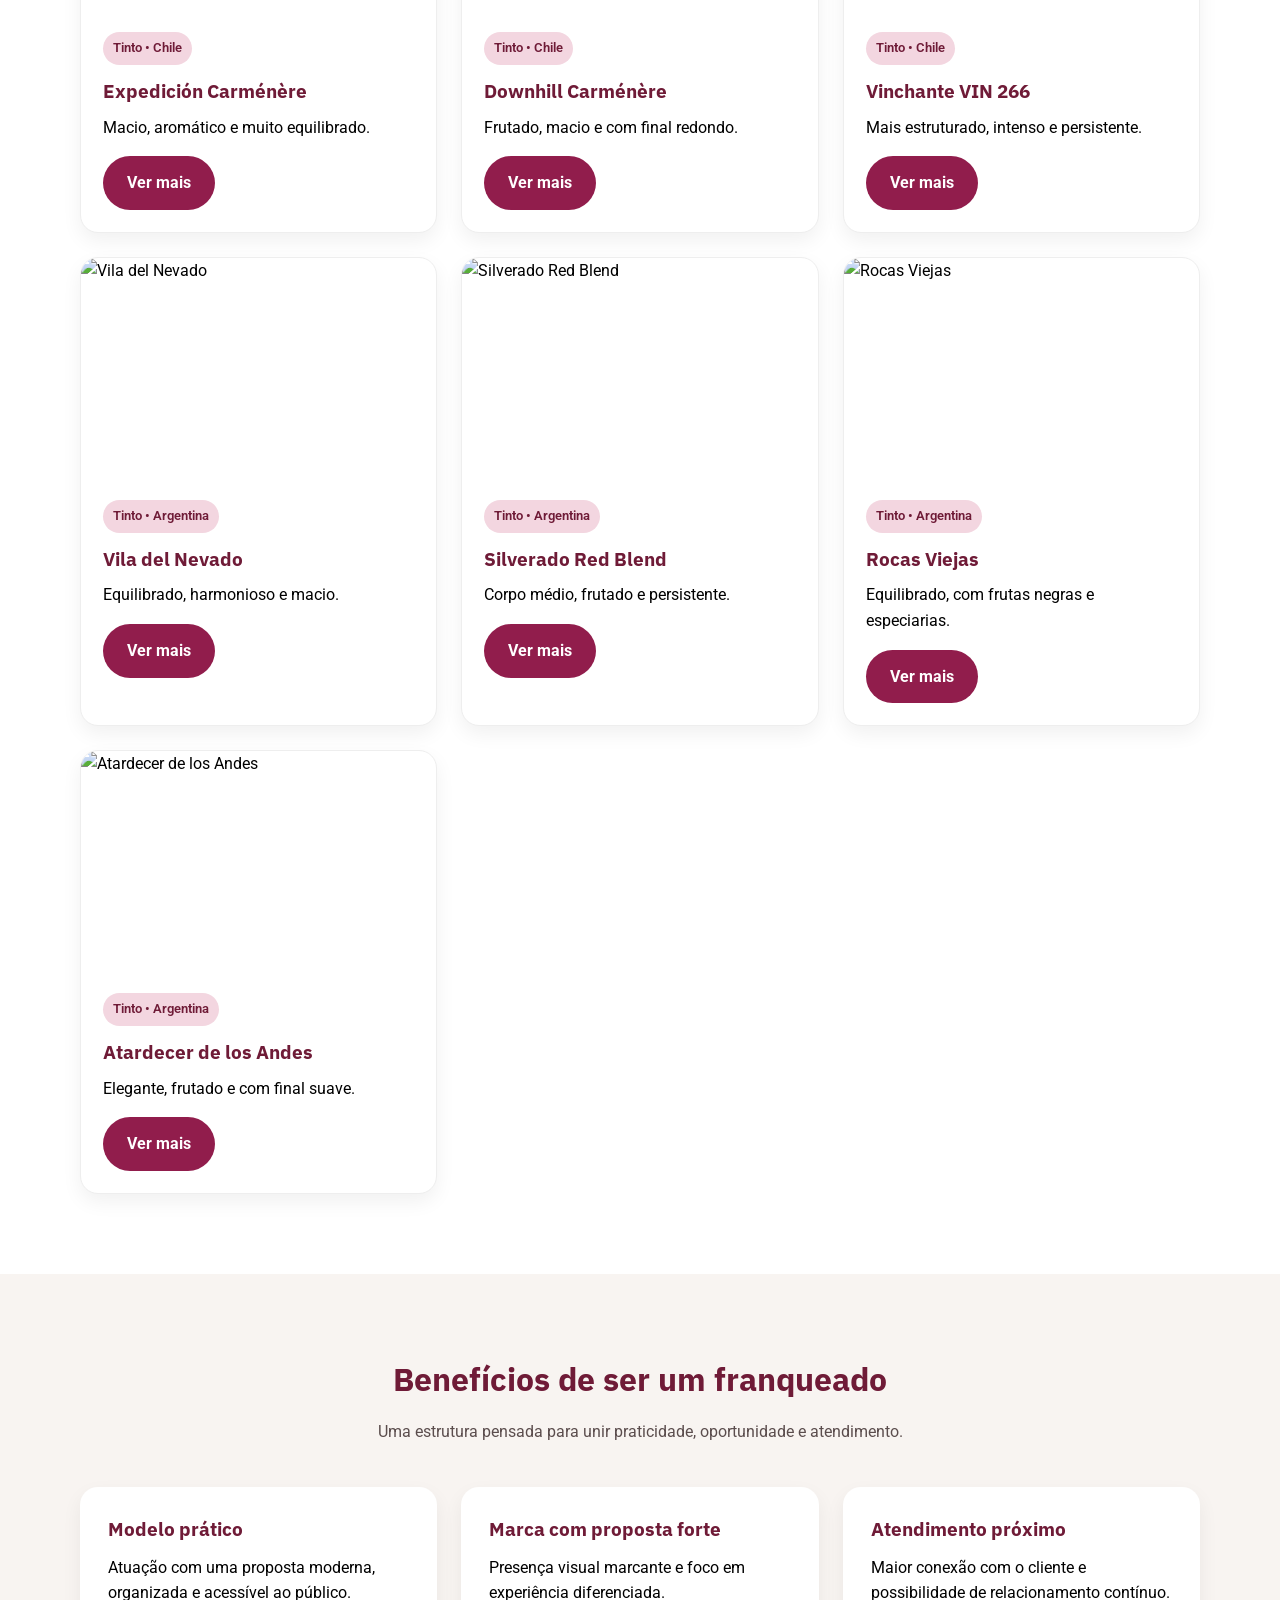
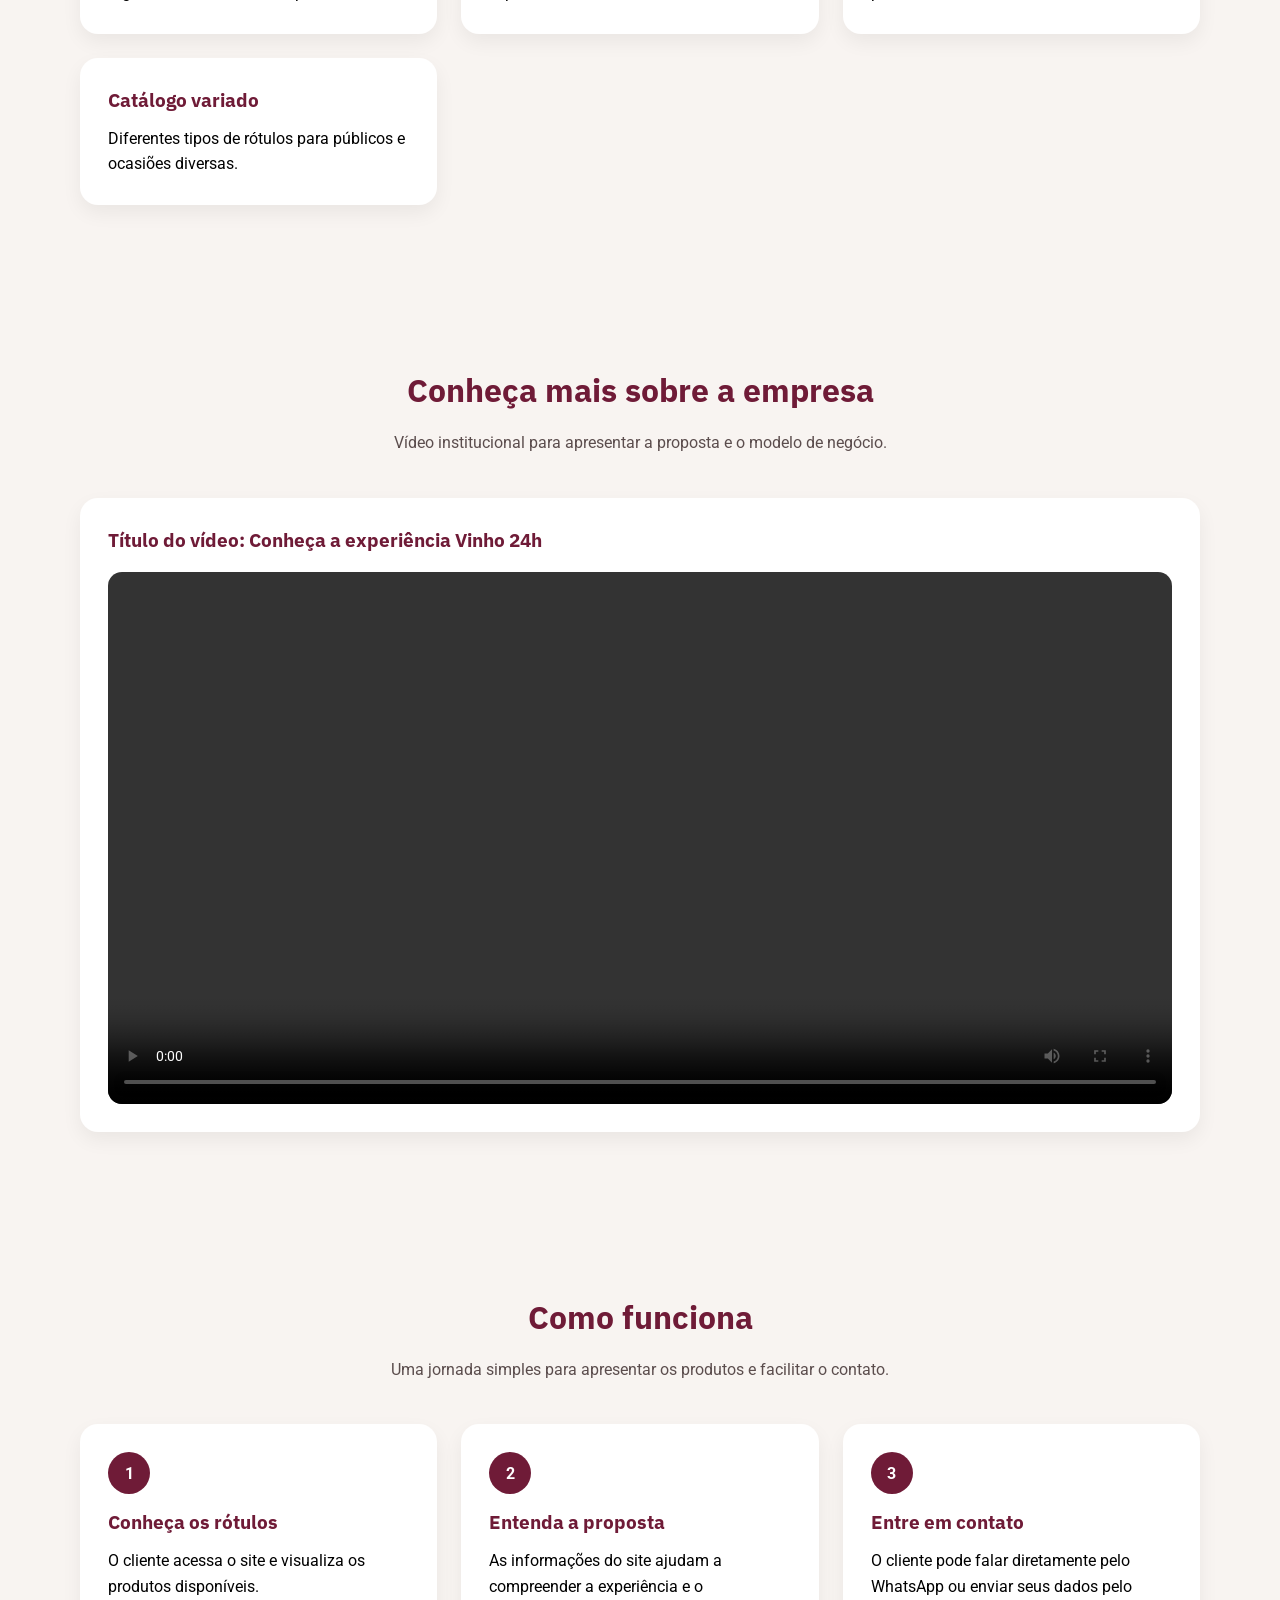
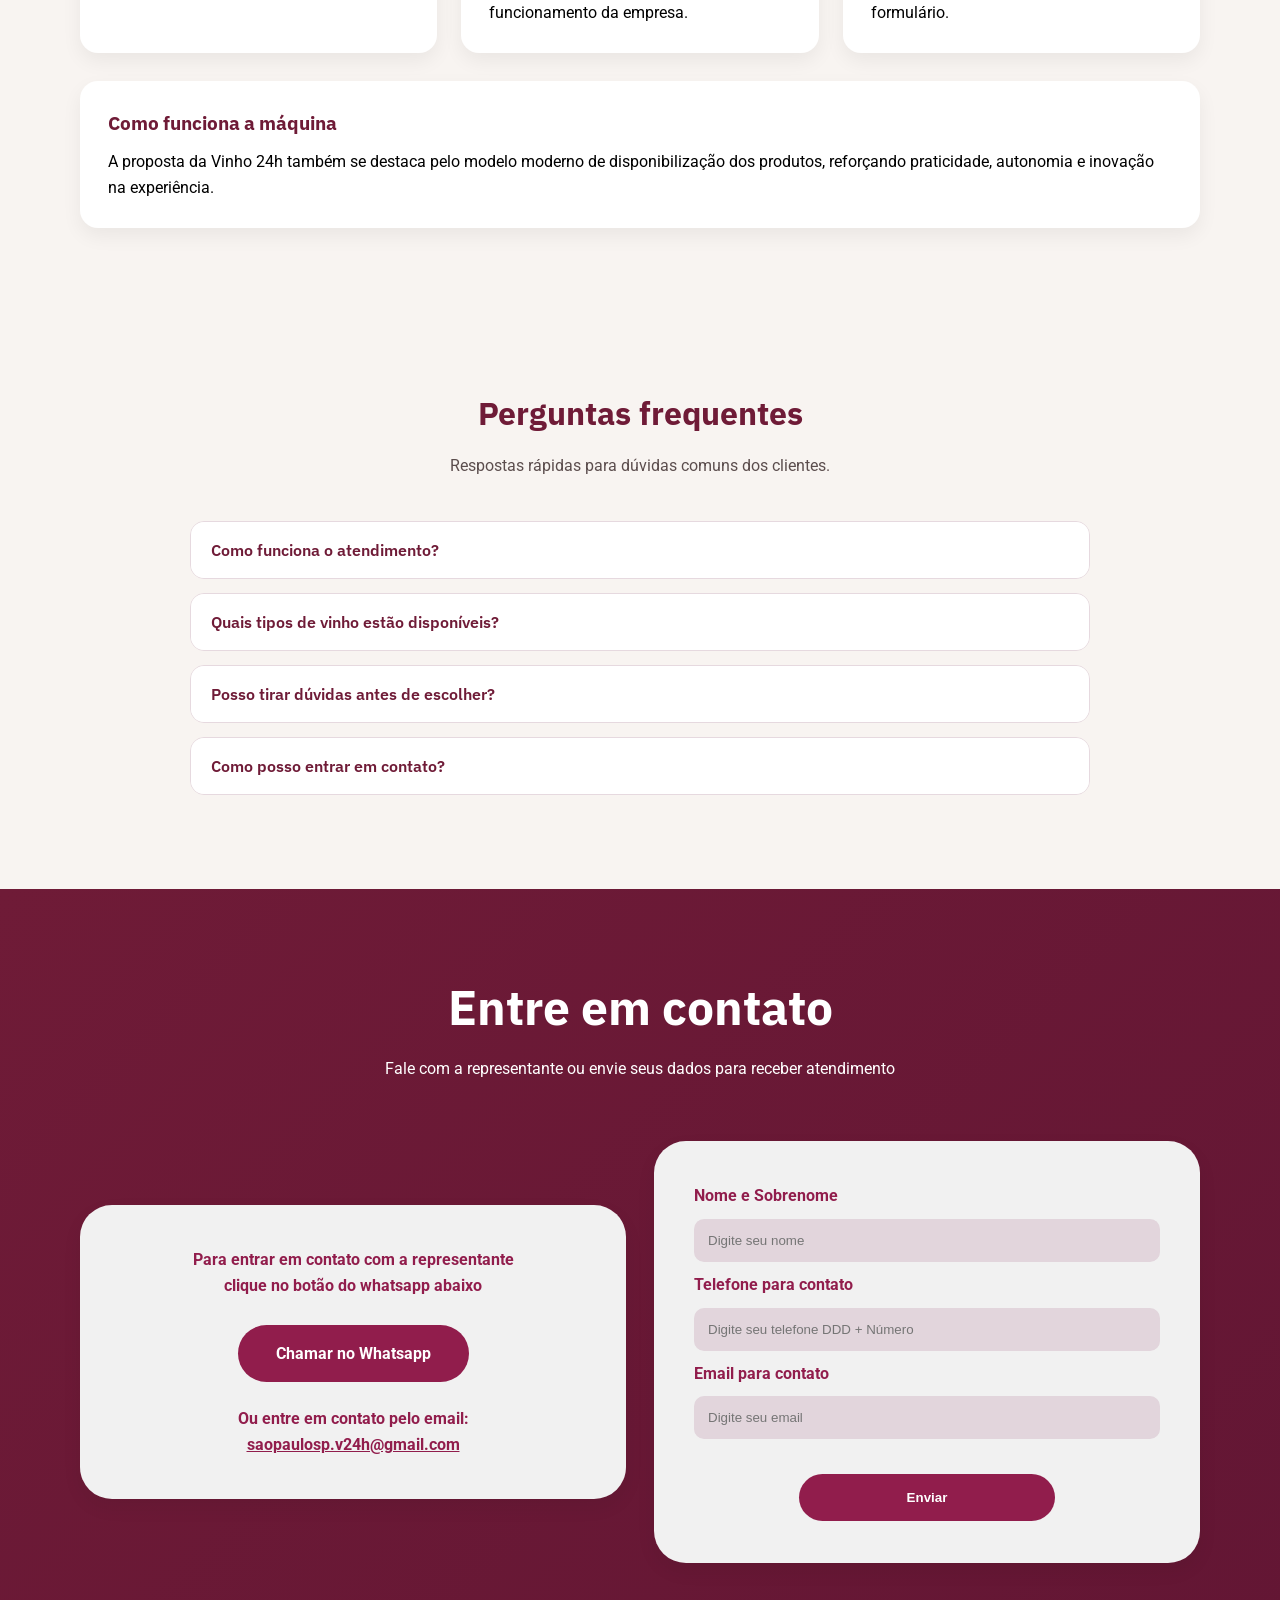
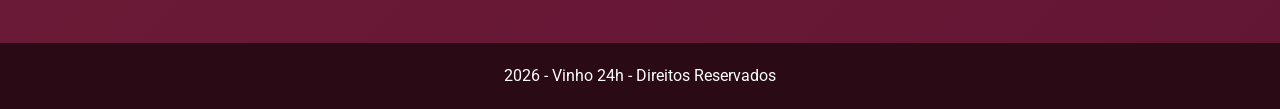
==== commit 5caa2ab6: "thirst" ====
--- a/index.html
+++ b/index.html
@@ -8,6 +8,7 @@
   <link rel="preconnect" href="https://fonts.gstatic.com" crossorigin>
   <link href="https://fonts.googleapis.com/css2?family=IBM+Plex+Sans:wght@400;600;700&family=Roboto:wght@300;400;500;700&display=swap" rel="stylesheet">
   <link rel="stylesheet" href="style.css">
+  <link rel="shortcut icon" href="img/Siěmbolo fundo branco.png" type="image/x-icon">
   
 </head>
 <body>
@@ -393,42 +394,54 @@
     </section>
 
     <section id="contato" class="contact">
-      <div class="container">
-        <h2 class="section-title">Entre em contato</h2>
-        <p class="section-subtitle">
-          Fale com a representante ou envie seus dados para receber atendimento.
-        </p>
-
-        <div class="contact-grid">
-          <div class="contact-info">
-            <div class="contact-box">
-              <p><strong>WhatsApp:</strong> (11) 99999-9999</p>
-              <p><strong>Instagram:</strong> @vinho24h</p>
-              <p><strong>Atendimento:</strong> São Caetano do Sul e região</p>
-
-              <div class="buttons contact-buttons">
-                <a class="btn btn-primary" href="https://wa.me/5511999999999" target="_blank">Chamar no WhatsApp</a>
-              </div>
-            </div>
-          </div>
-
-          <div class="contact-form-box">
-            <form class="contact-form">
-              <label for="nome">Nome</label>
-              <input type="text" id="nome" name="nome" placeholder="Digite seu nome">
-
-              <label for="telefone">Telefone</label>
-              <input type="text" id="telefone" name="telefone" placeholder="Digite seu telefone">
-
-              <label for="email">E-mail</label>
-              <input type="email" id="email" name="email" placeholder="Digite seu e-mail">
-
-              <button type="submit" class="btn btn-primary">Enviar</button>
-            </form>
-          </div>
-        </div>
-      </div>
-    </section>
+  <div class="container">
+    <h2 class="section-title">Entre em contato</h2>
+    <p class="section-subtitle">
+      Fale com a representante ou envie seus dados para receber atendimento
+    </p>
+
+    <div class="contact-grid">
+      <div class="contact-box contact-info-box">
+        <p class="contact-message">
+          Para entrar em contato com a representante<br>
+          clique no botão do whatsapp abaixo
+        </p>
+
+        <a class="btn btn-primary contact-whatsapp-btn" href="https://wa.me/5511999999999" target="_blank">
+          Chamar no Whatsapp
+        </a>
+
+        <p class="contact-email-text">Ou entre em contato pelo email:</p>
+        <a class="contact-email-link" href="mailto:saopaulosp.v24h@gmail.com">
+          saopaulosp.v24h@gmail.com
+        </a>
+      </div>
+
+      <div class="contact-form-box">
+        <form id="contactForm" class="contact-form" action="https://formsubmit.co/SEUEMAIL@gmail.com" method="POST">
+  <input type="hidden" name="_captcha" value="false">
+  <input type="hidden" name="_template" value="box">
+
+  <label>Nome e Sobrenome</label>
+  <input type="text" name="nome" placeholder="Digite seu nome" required>
+
+  <label>Telefone para contato</label>
+  <input type="text" name="telefone" placeholder="Digite seu telefone DDD + Número" required>
+
+  <label>Email para contato</label>
+  <input type="email" name="email" placeholder="Digite seu email" required>
+
+  <button type="submit" class="btn btn-primary contact-submit-btn">Enviar</button>
+
+  <!-- MENSAGEM -->
+  <p id="formMessage" style="display:none; margin-top:15px; color:green; font-weight:600;">
+    Mensagem enviada com sucesso!
+  </p>
+</form>
+      </div>
+    </div>
+  </div>
+</section>
   </main>
 
   <footer>
--- a/style.css
+++ b/style.css
@@ -347,29 +347,95 @@
   color: var(--cor-branco);
 }
 
-.contact-box p {
-  margin-bottom: 12px;
+.contact .section-title {
+  font-size: 3rem;
+  margin-bottom: 10px;
+}
+
+.contact .section-subtitle {
+  font-size: 1rem;
+  margin-bottom: 60px;
+}
+
+.contact-grid {
+  display: grid;
+  grid-template-columns: 1fr 1fr;
+  gap: 28px;
+  align-items: center;
+}
+
+.contact-box,
+.contact-form-box {
+  background: #f1f1f1;
+  border-radius: 32px;
+  padding: 42px 40px;
+}
+
+.contact-info-box {
+  text-align: center;
+  display: flex;
+  flex-direction: column;
+  justify-content: center;
+}
+
+.contact-message {
+  color: var(--cor-principal);
+  font-weight: 700;
+  margin-bottom: 26px;
+}
+
+.contact-whatsapp-btn {
+  margin: 0 auto 24px;
+  padding: 16px 38px;
+  border-radius: 999px;
+}
+
+.contact-email-text {
+  color: var(--cor-principal);
+  font-weight: 700;
+}
+
+.contact-email-link {
+  color: var(--cor-principal);
+  font-weight: 700;
+  text-decoration: underline;
+}
+
+.contact-form-box {
+  display: flex;
+  align-items: center;
 }
 
 .contact-form {
+  width: 100%;
   display: flex;
   flex-direction: column;
-  gap: 12px;
+  gap: 10px;
 }
 
 .contact-form label {
+  color: var(--cor-principal);
   font-weight: 700;
 }
 
 .contact-form input {
-  padding: 12px 14px;
+  background: #e2d5dc;
   border: none;
   border-radius: 10px;
-  outline: none;
-}
-
-.contact-buttons {
-  margin-top: 18px;
+  padding: 14px;
+}
+
+.contact-submit-btn {
+  width: 55%;
+  margin: 25px auto 0;
+  padding: 16px;
+  border-radius: 999px;
+}
+
+@media (max-width: 900px) {
+  .contact-grid {
+    grid-template-columns: 1fr;
+  }
 }
 
 footer {
@@ -438,6 +504,8 @@
   display: none;
 }
 
+
+
 @media (max-width: 900px) {
   .catalog-grid,
   .benefits-grid,
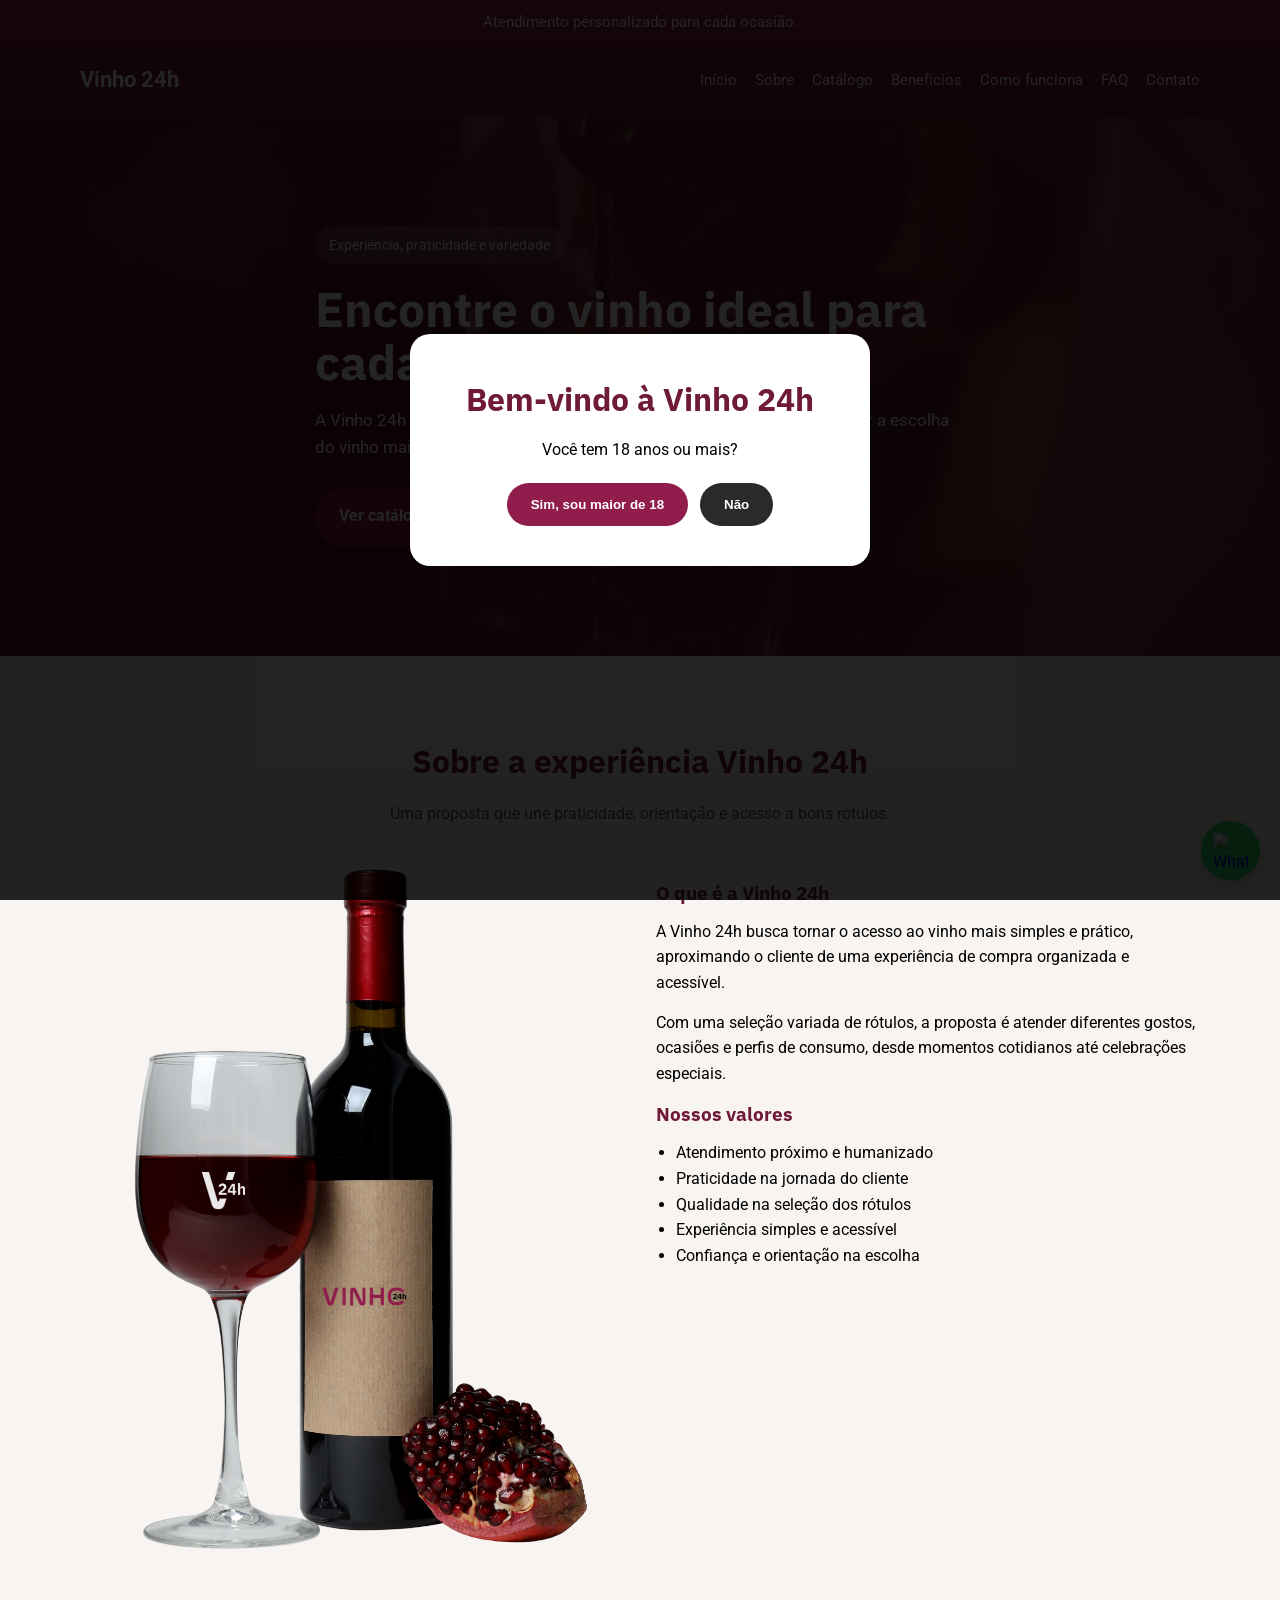
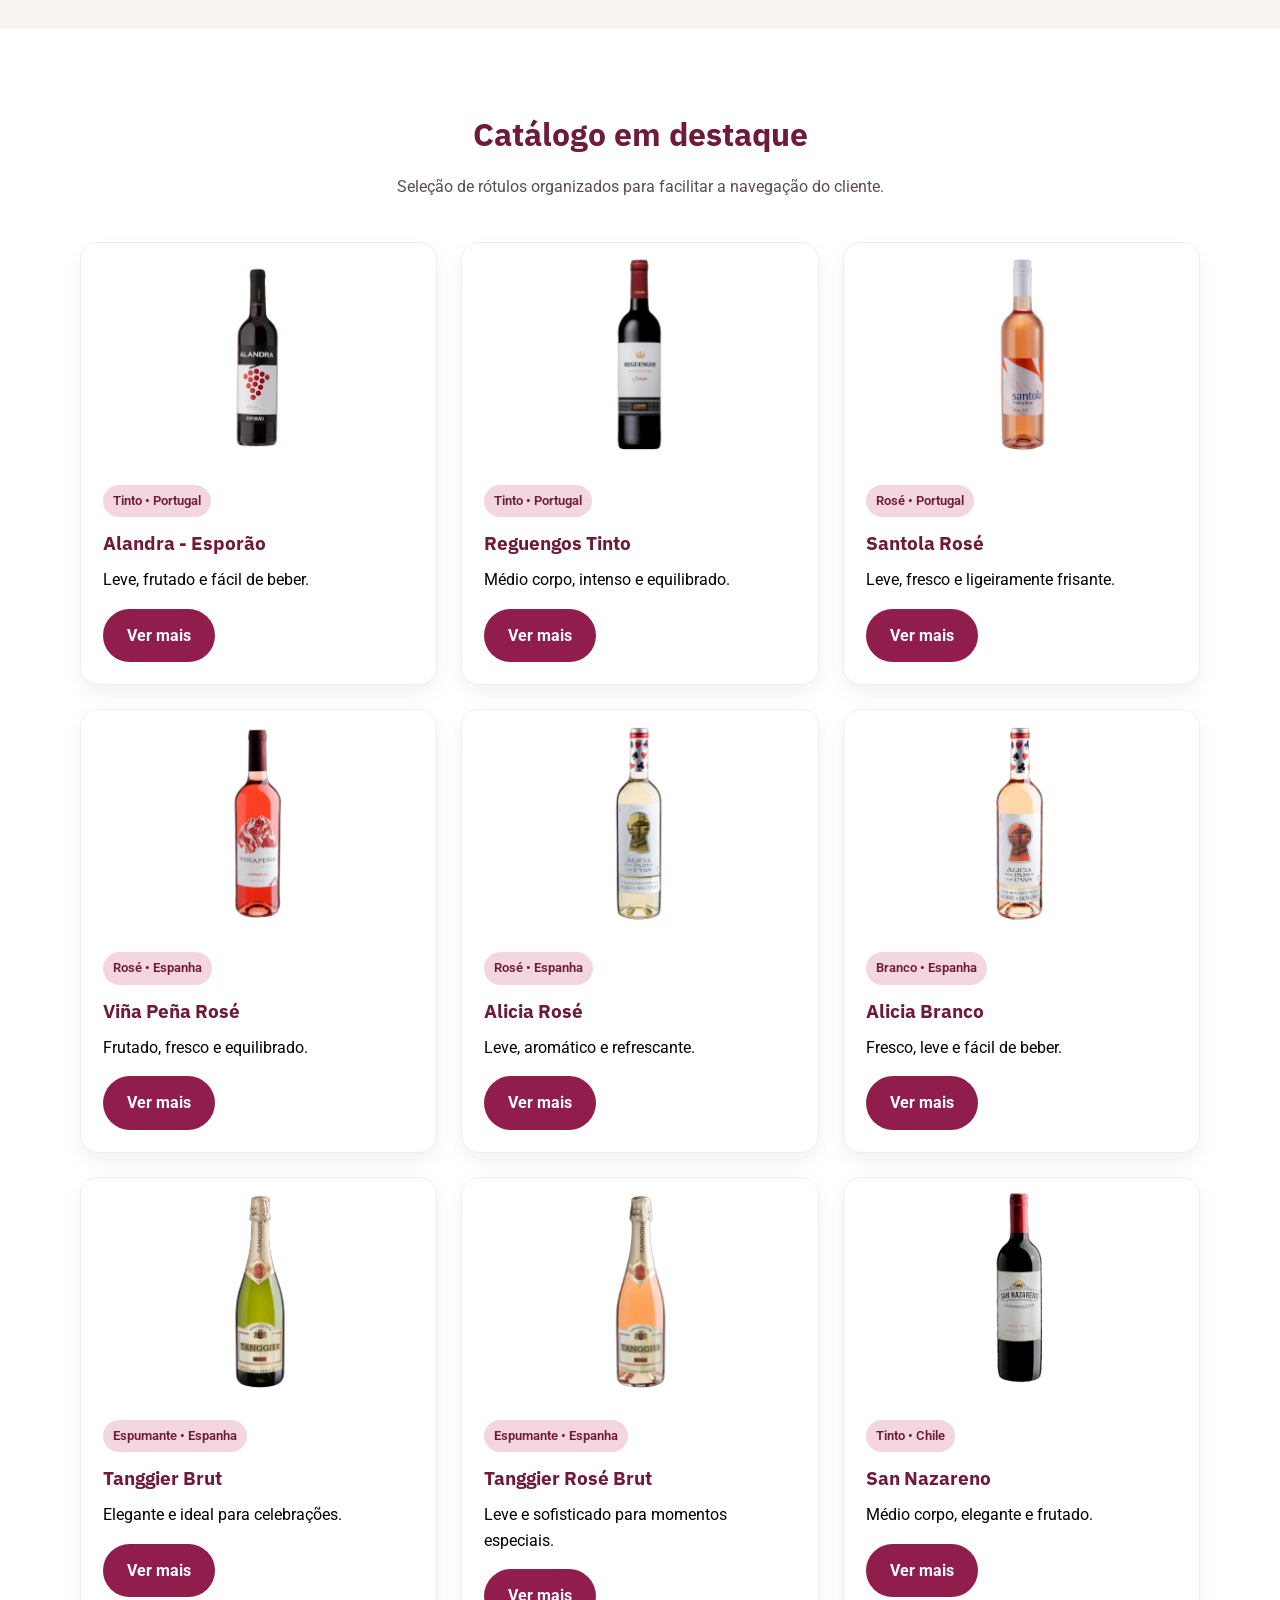
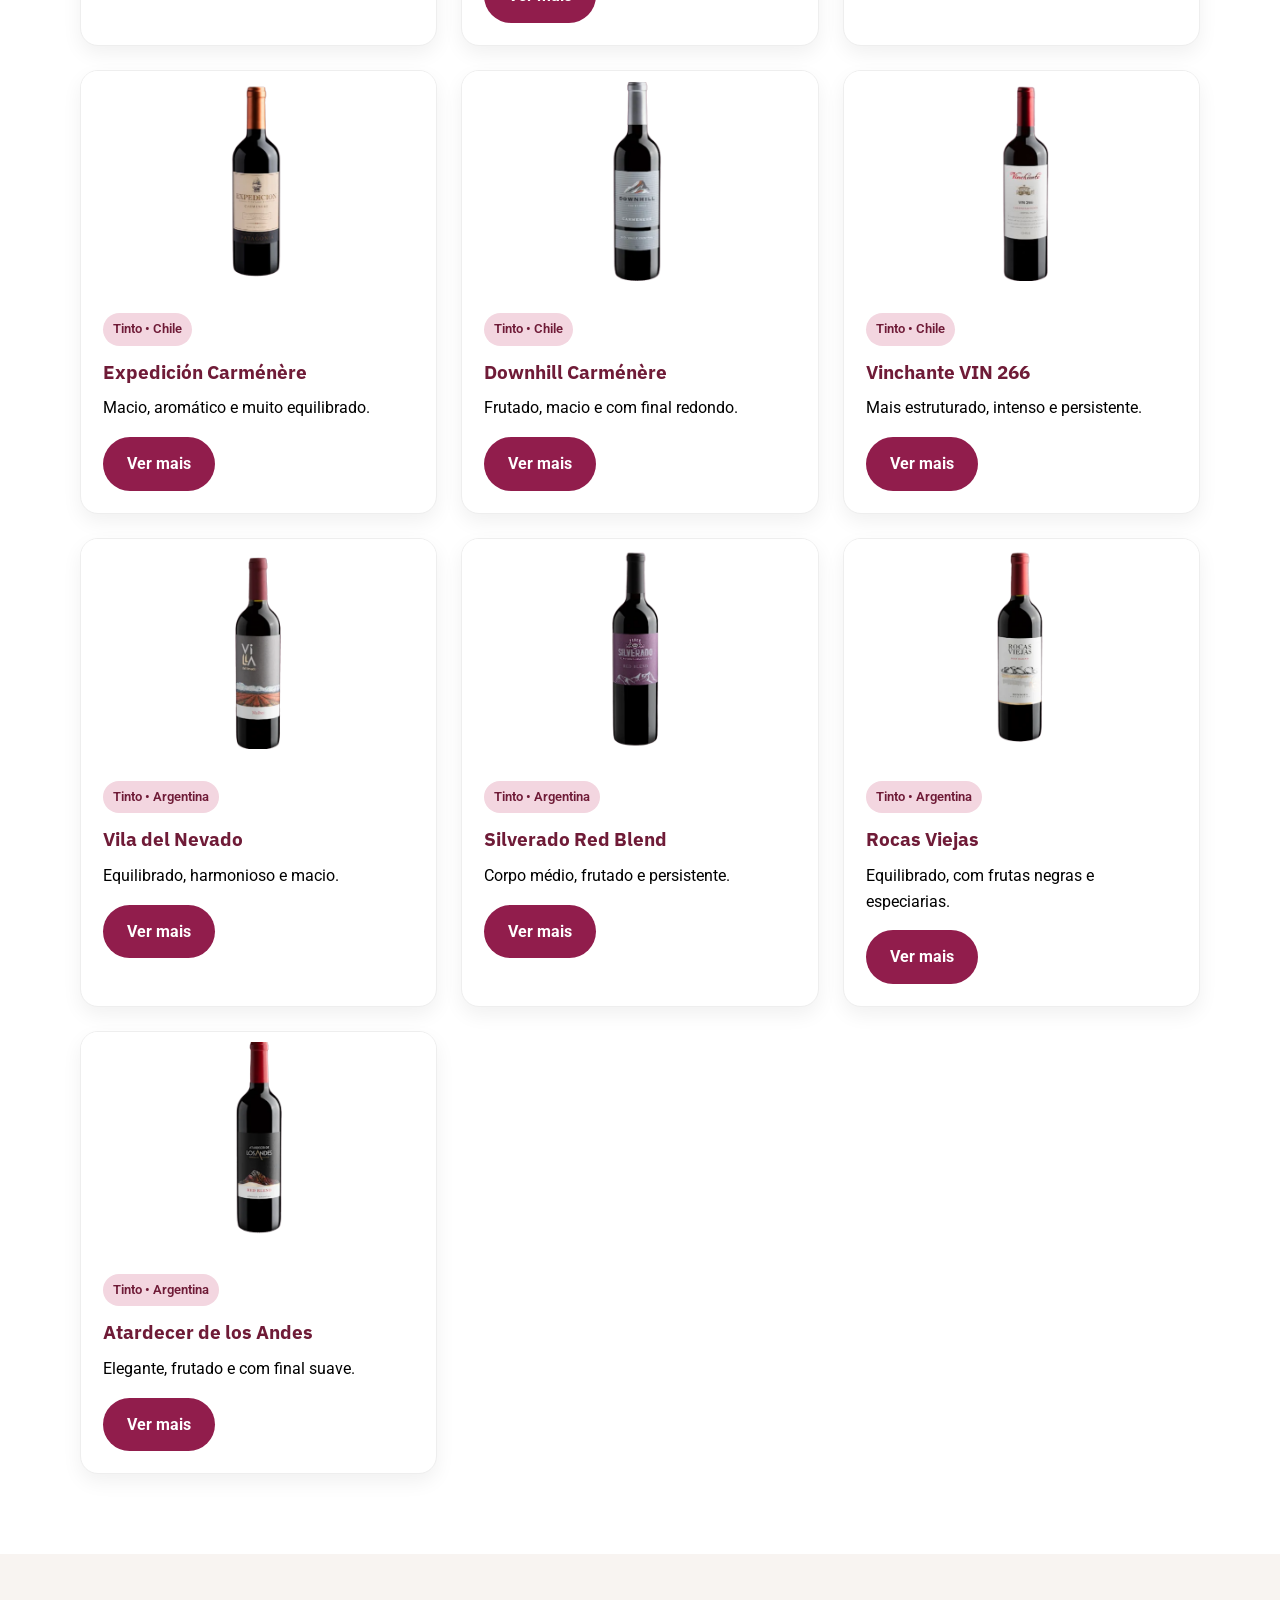
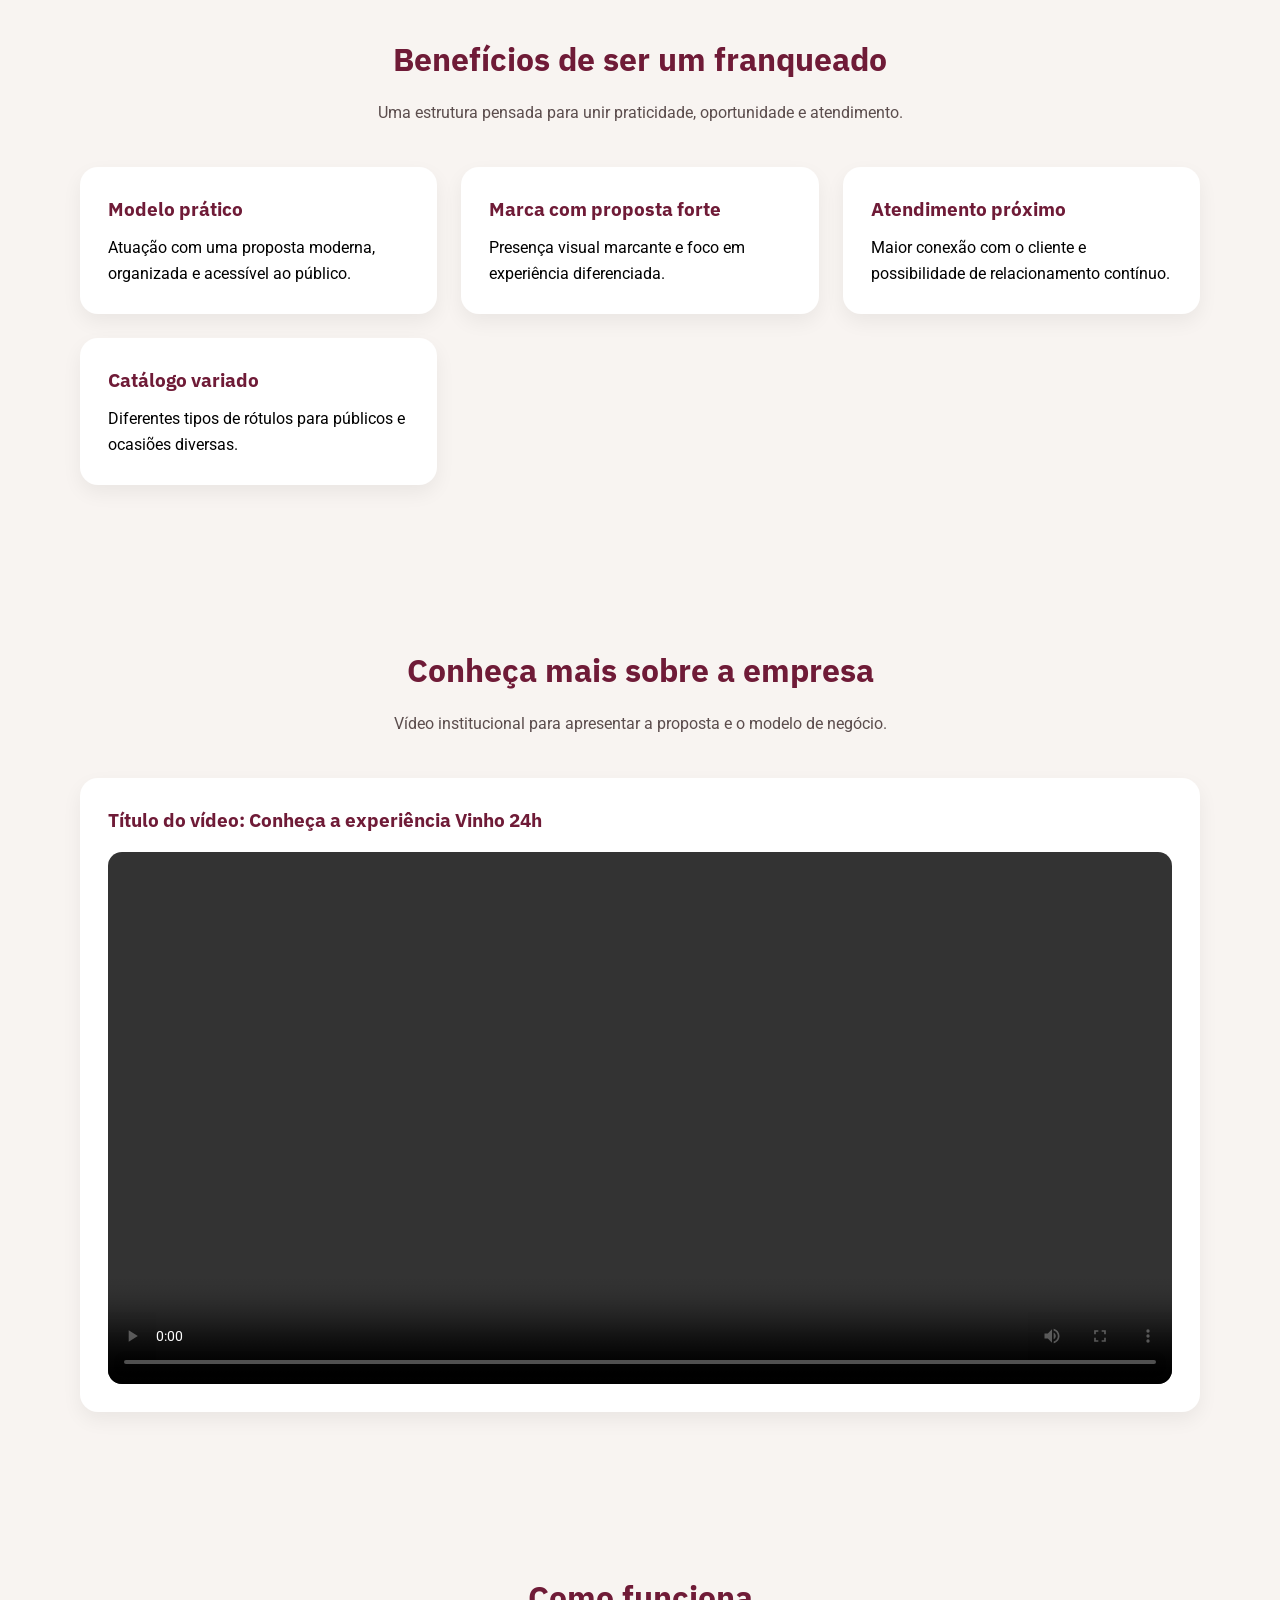
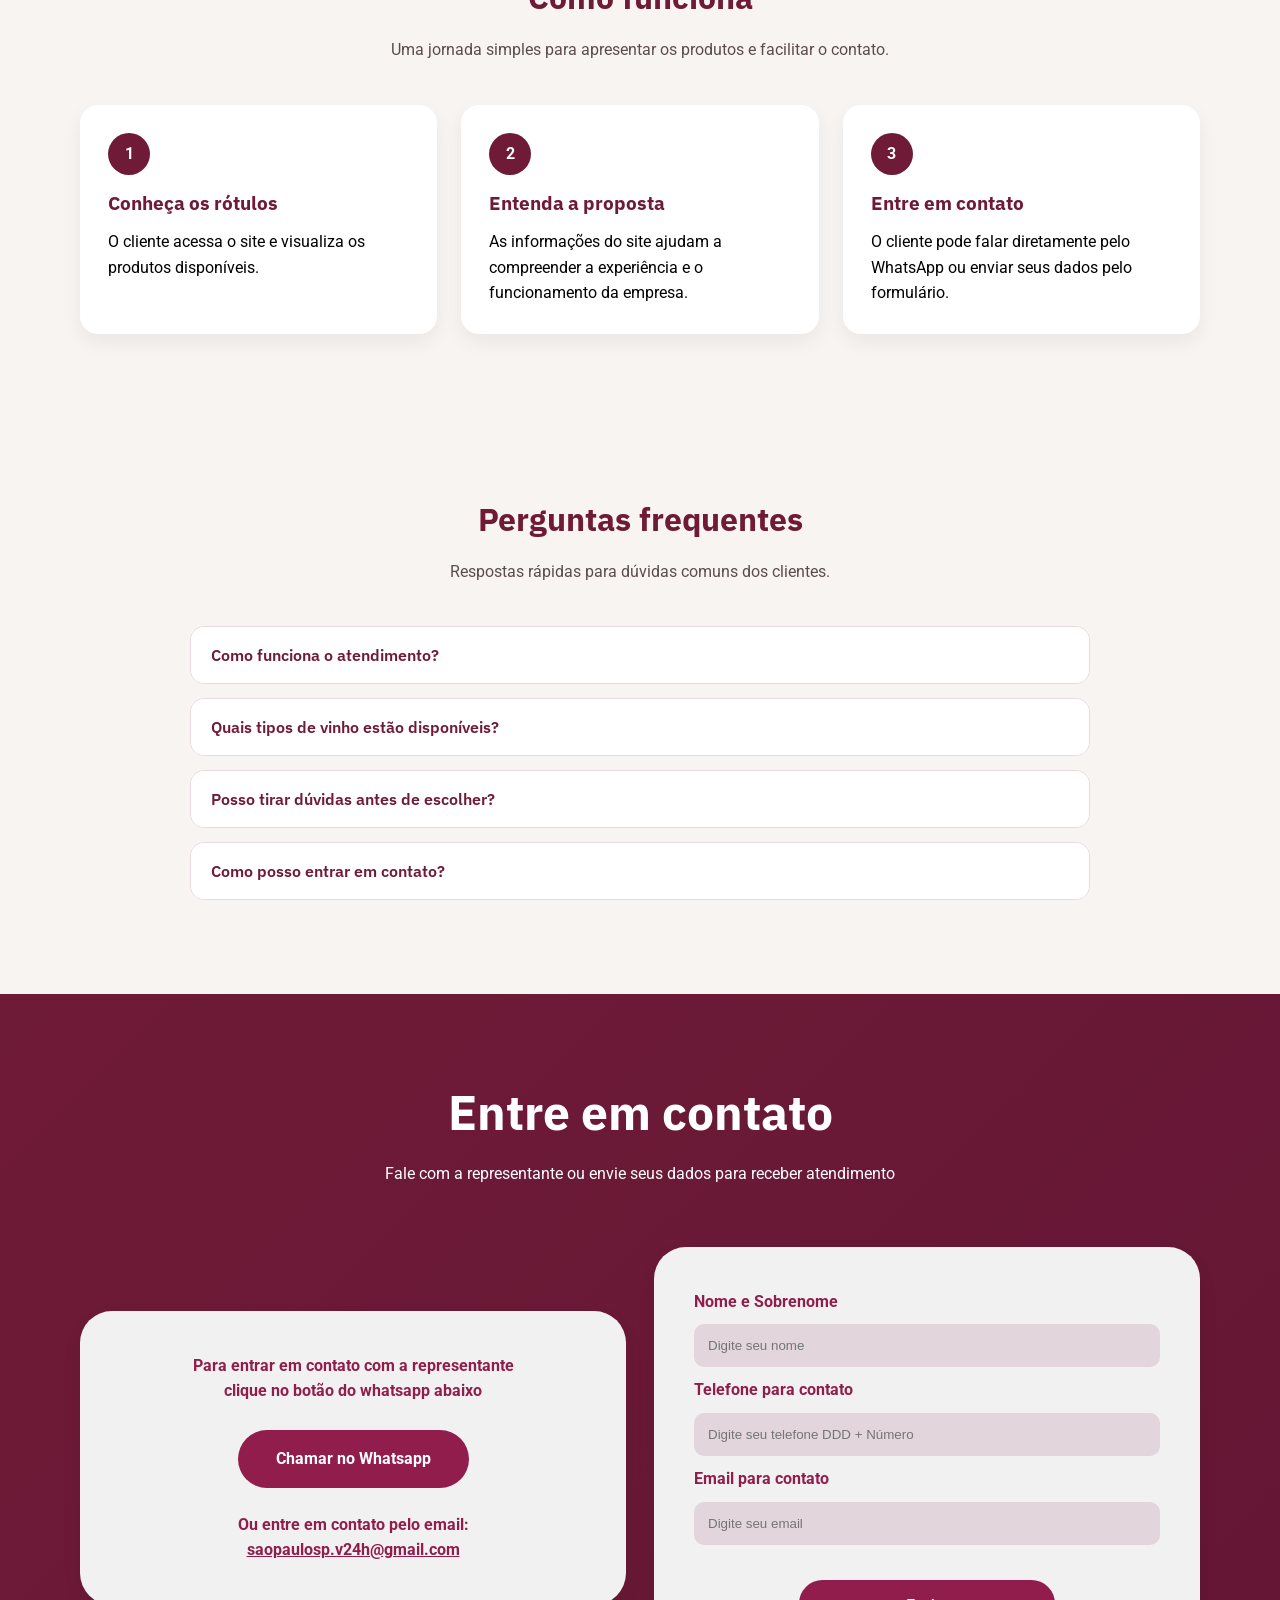
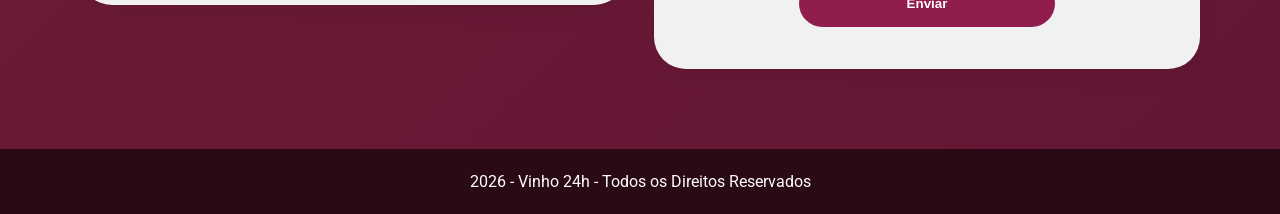
==== commit 708db57b: "Site com abas" ====
--- a/index.html
+++ b/index.html
@@ -34,12 +34,12 @@
 
       <nav>
         <a href="#inicio">Início</a>
-        <a href="#sobre">Sobre</a>
-        <a href="#catalogo">Catálogo</a>
+        <a href="sobre.html">Sobre</a>
+        <a href="catalogo.html">Catálogo</a>
         <a href="#beneficios">Benefícios</a>
         <a href="#como-funciona">Como funciona</a>
         <a href="#faq">FAQ</a>
-        <a href="#contato">Contato</a>
+        <a href="contato.html">Contato</a>
       </nav>
     </div>
   </header>
@@ -70,7 +70,7 @@
 
         <div class="about-grid">
           <div class="about-image">
-            <img src="imagens/sobre.jpg" alt="Experiência com vinhos">
+            <img src="img/8.png" alt="Experiência com vinhos">
           </div>
 
           <div class="about-text">
@@ -107,7 +107,7 @@
 
     <div class="catalog-grid">
       <article class="card">
-        <img src="imagens/alandra.jpg" alt="Alandra - Esporão">
+        <img src="img/Vinho1.png" alt="Alandra - Esporão">
         <div class="card-content">
           <span class="tag">Tinto • Portugal</span>
           <h3>Alandra - Esporão</h3>
@@ -117,7 +117,7 @@
       </article>
 
       <article class="card">
-        <img src="imagens/reguengos.jpg" alt="Reguengos Tinto">
+        <img src="img/Vinho2.png" alt="Reguengos Tinto">
         <div class="card-content">
           <span class="tag">Tinto • Portugal</span>
           <h3>Reguengos Tinto</h3>
@@ -127,7 +127,7 @@
       </article>
 
       <article class="card">
-        <img src="imagens/santola-rose.jpg" alt="Santola Rosé">
+        <img src="img/Vinho3.png" alt="Santola Rosé">
         <div class="card-content">
           <span class="tag">Rosé • Portugal</span>
           <h3>Santola Rosé</h3>
@@ -137,7 +137,7 @@
       </article>
 
       <article class="card">
-        <img src="imagens/vina-pena-rose.jpg" alt="Viña Peña Rosé">
+        <img src="img/Vinho4.png" alt="Viña Peña Rosé">
         <div class="card-content">
           <span class="tag">Rosé • Espanha</span>
           <h3>Viña Peña Rosé</h3>
@@ -147,7 +147,7 @@
       </article>
 
       <article class="card">
-        <img src="imagens/alicia-rose.jpg" alt="Alicia Rosé">
+        <img src="img/Vinho5.png" alt="Alicia Rosé">
         <div class="card-content">
           <span class="tag">Rosé • Espanha</span>
           <h3>Alicia Rosé</h3>
@@ -157,7 +157,7 @@
       </article>
 
       <article class="card">
-        <img src="imagens/alicia-branco.jpg" alt="Alicia Branco">
+        <img src="img/Vinho6.png" alt="Alicia Branco">
         <div class="card-content">
           <span class="tag">Branco • Espanha</span>
           <h3>Alicia Branco</h3>
@@ -167,7 +167,7 @@
       </article>
 
       <article class="card">
-        <img src="imagens/tanggier-brut.jpg" alt="Espumante Tanggier Brut">
+        <img src="img/Vinho7.png" alt="Espumante Tanggier Brut">
         <div class="card-content">
           <span class="tag">Espumante • Espanha</span>
           <h3>Tanggier Brut</h3>
@@ -177,7 +177,7 @@
       </article>
 
       <article class="card">
-        <img src="imagens/tanggier-rose-brut.jpg" alt="Espumante Tanggier Rosé Brut">
+        <img src="img/Vinho8.png" alt="Espumante Tanggier Rosé Brut">
         <div class="card-content">
           <span class="tag">Espumante • Espanha</span>
           <h3>Tanggier Rosé Brut</h3>
@@ -187,7 +187,7 @@
       </article>
 
       <article class="card">
-        <img src="imagens/san-nazareno.jpg" alt="San Nazareno">
+        <img src="img/Vinho9.png" alt="San Nazareno">
         <div class="card-content">
           <span class="tag">Tinto • Chile</span>
           <h3>San Nazareno</h3>
@@ -197,7 +197,7 @@
       </article>
 
       <article class="card">
-        <img src="imagens/expedicion.jpg" alt="Expedición Carménère">
+        <img src="img/Vinho10.png" alt="Expedición Carménère">
         <div class="card-content">
           <span class="tag">Tinto • Chile</span>
           <h3>Expedición Carménère</h3>
@@ -207,7 +207,7 @@
       </article>
 
       <article class="card">
-        <img src="imagens/downhill.jpg" alt="Downhill Carménère">
+        <img src="img/Vinho11.png" alt="Downhill Carménère">
         <div class="card-content">
           <span class="tag">Tinto • Chile</span>
           <h3>Downhill Carménère</h3>
@@ -217,7 +217,7 @@
       </article>
 
       <article class="card">
-        <img src="imagens/vinchante.jpg" alt="Vinchante VIN 266">
+        <img src="img/Vinho12.png" alt="Vinchante VIN 266">
         <div class="card-content">
           <span class="tag">Tinto • Chile</span>
           <h3>Vinchante VIN 266</h3>
@@ -227,7 +227,7 @@
       </article>
 
       <article class="card">
-        <img src="imagens/vila-del-nevado.jpg" alt="Vila del Nevado">
+        <img src="img/Vinho13.png" alt="Vila del Nevado">
         <div class="card-content">
           <span class="tag">Tinto • Argentina</span>
           <h3>Vila del Nevado</h3>
@@ -237,7 +237,7 @@
       </article>
 
       <article class="card">
-        <img src="imagens/silverado.jpg" alt="Silverado Red Blend">
+        <img src="img/Vinho14.png" alt="Silverado Red Blend">
         <div class="card-content">
           <span class="tag">Tinto • Argentina</span>
           <h3>Silverado Red Blend</h3>
@@ -247,7 +247,7 @@
       </article>
 
       <article class="card">
-        <img src="imagens/rocas-viejas.jpg" alt="Rocas Viejas">
+        <img src="img/Vinho15.png" alt="Rocas Viejas">
         <div class="card-content">
           <span class="tag">Tinto • Argentina</span>
           <h3>Rocas Viejas</h3>
@@ -257,7 +257,7 @@
       </article>
 
       <article class="card">
-        <img src="imagens/los-andes.jpg" alt="Atardecer de los Andes">
+        <img src="img/Vinho16.png" alt="Atardecer de los Andes">
         <div class="card-content">
           <span class="tag">Tinto • Argentina</span>
           <h3>Atardecer de los Andes</h3>
@@ -310,7 +310,7 @@
         <div class="video-box">
           <h3>Título do vídeo: Conheça a experiência Vinho 24h</h3>
           <video controls>
-            <source src="videos/video-vinho24h.mp4" type="video/mp4">
+            <source src="img/WhatsApp Video 2026-03-27 at 19.47.22.mp4" type="video/mp4">
             Seu navegador não suporta vídeo.
           </video>
         </div>
@@ -344,13 +344,15 @@
           </div>
         </div>
 
-        <div class="machine-box">
+        
+    <!--<div class="machine-box">
           <h3>Como funciona a máquina</h3>
           <p>
             A proposta da Vinho 24h também se destaca pelo modelo moderno de disponibilização
             dos produtos, reforçando praticidade, autonomia e inovação na experiência.
           </p>
-        </div>
+        </div>-->
+        
       </div>
     </section>
 
@@ -445,7 +447,7 @@
   </main>
 
   <footer>
-    <p>2026 - Vinho 24h - Direitos Reservados</p>
+    <p>2026 - Vinho 24h - Todos os Direitos Reservados</p>
   </footer>
 
   <a href="https://wa.me/message/636OYUI5HBCPG1?src=qr" class="whatsapp-float" target="_blank">
--- a/style.css
+++ b/style.css
@@ -84,7 +84,7 @@
 
 .hero {
   background: linear-gradient(rgba(111, 27, 55, 0.78), rgba(99, 22, 52, 0.78)),
-    url("imagens/banner.jpg") center/cover;
+    url("img/ImgFundo1.png") center/cover;
   color: var(--cor-branco);
   padding: 110px 0;
 }
@@ -239,7 +239,9 @@
 .card img {
   width: 100%;
   height: 220px;
-  object-fit: cover;
+  object-fit: contain;
+  background: #ffffff;
+  padding: 10px;
 }
 
 .card-content {
@@ -264,6 +266,23 @@
 
 .card p {
   margin-bottom: 16px;
+}
+
+.product-image {
+  background: #f8f4f1;
+  border-radius: 22px;
+  min-height: 420px;
+  display: flex;
+  align-items: center;
+  justify-content: center;
+  padding: 20px;
+}
+
+.product-image img {
+  width: 100%;
+  max-width: 280px;
+  max-height: 380px;
+  object-fit: contain;
 }
 
 .benefit,
